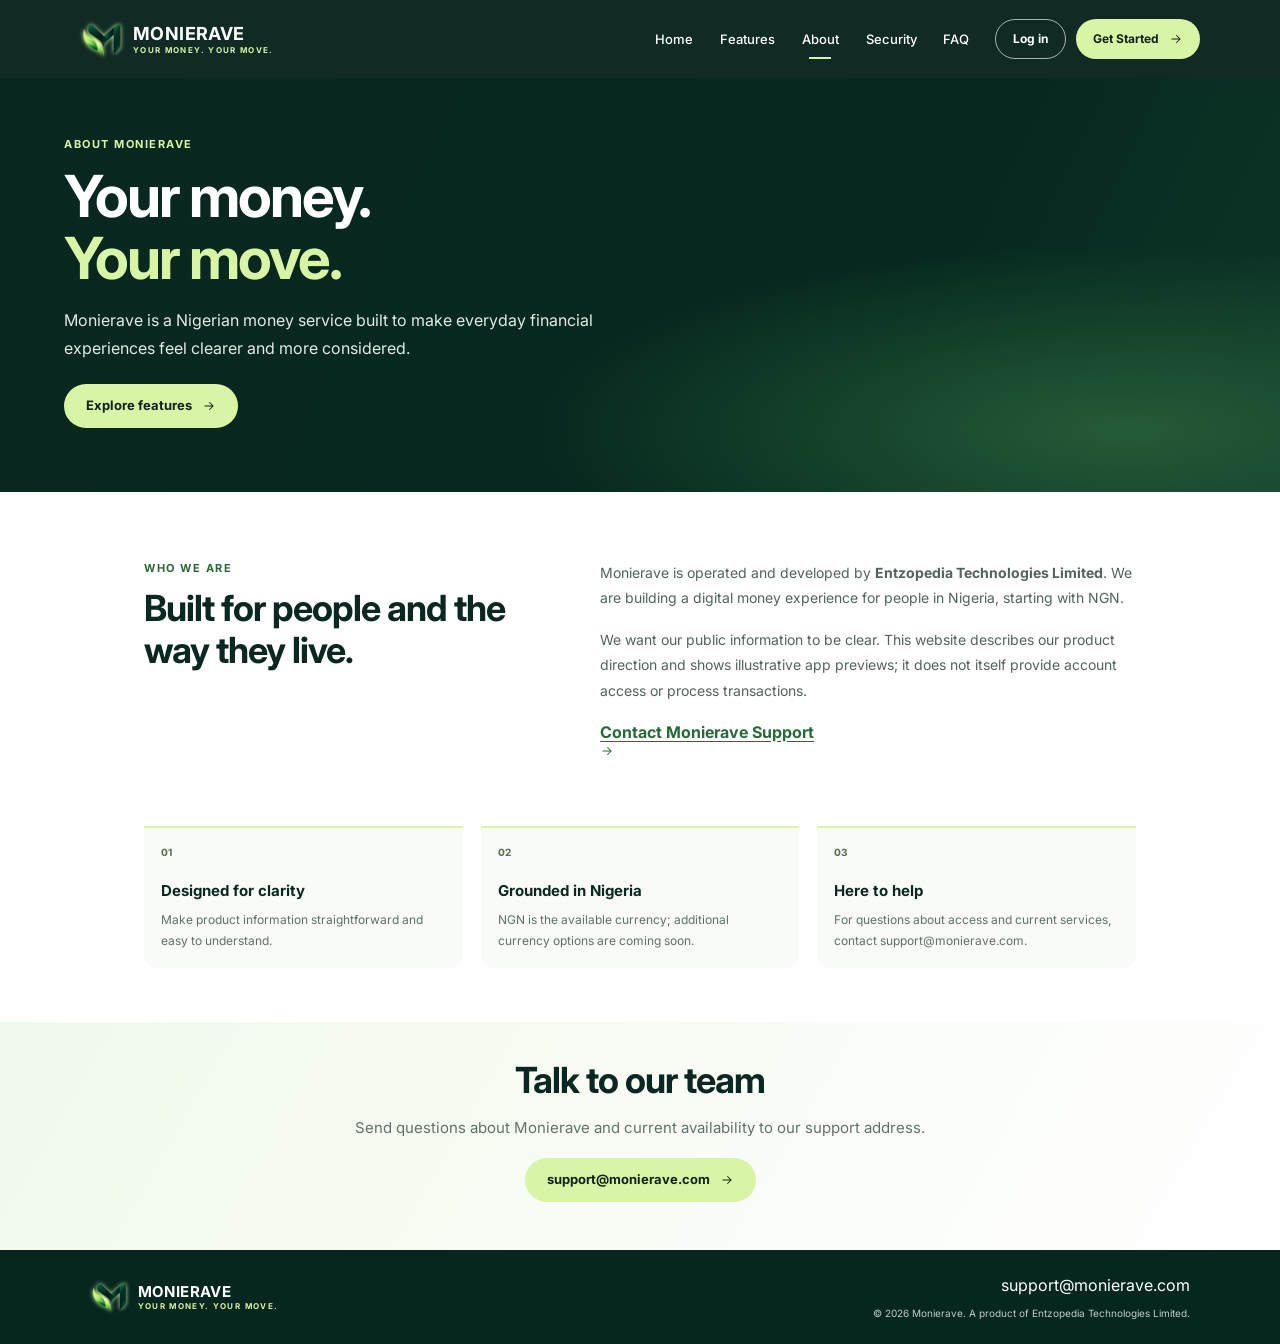
==== about.html @ 025367b5 "Use clean MonieRave login and signup URLs" ====
<!doctype html>
<html lang="en">
  <head>
    <meta charset="utf-8" /><meta name="viewport" content="width=device-width, initial-scale=1" /><meta name="theme-color" content="#102B25" />
    <meta name="description" content="Learn about Monierave, operated and developed by Entzopedia Technologies Limited." /><link rel="canonical" href="https://monierave.com/about.html" />
    <title>About — Monierave</title>
    <link rel="preconnect" href="https://fonts.googleapis.com" /><link rel="preconnect" href="https://fonts.gstatic.com" crossorigin /><link href="https://fonts.googleapis.com/css2?family=Inter:wght@400;500;600;700;800&display=swap" rel="stylesheet" />
    <link rel="icon" href="assets/monierave-logo.png" type="image/png" /><link rel="stylesheet" href="styles.css" /><script src="script.js" defer></script>
  </head>
  <body class="inner-page">
    <header class="site-header"><a class="brand brand-light" href="index.html" aria-label="Monierave home"><img src="assets/monierave-logo.png" alt="" /><span class="brand-copy"><strong>MONIERAVE</strong><small>YOUR MONEY. YOUR MOVE.</small></span></a><button class="menu-toggle" aria-expanded="false" aria-controls="primary-nav" aria-label="Open navigation"><span></span><span></span></button><nav id="primary-nav" class="primary-nav" aria-label="Main navigation"><a href="index.html">Home</a><a href="features.html">Features</a><a class="active" aria-current="page" href="about.html">About</a><a href="security.html">Security</a><a href="faq.html">FAQ</a></nav><div class="header-actions"><a class="button button-outline button-small" href="https://app.monierave.com/login">Log in</a><a class="button button-lime button-small" href="https://app.monierave.com/login?mode=signup">Get Started <svg class="icon icon-arrow" viewBox="0 0 24 24" fill="none" stroke="currentColor" stroke-width="1.8" stroke-linecap="round" stroke-linejoin="round" aria-hidden="true"><path d="M5 12h14M13 6l6 6-6 6"/></svg></a></div></header>
    <main>
      <section class="page-hero"><div class="page-hero-inner"><p class="eyebrow eyebrow-lime">ABOUT MONIERAVE</p><h1>Your money.<br /><span>Your move.</span></h1><p>Monierave is a Nigerian money service built to make everyday financial experiences feel clearer and more considered.</p><a class="button button-lime" href="features.html">Explore features <svg class="icon icon-arrow" viewBox="0 0 24 24" fill="none" stroke="currentColor" stroke-width="1.8" stroke-linecap="round" stroke-linejoin="round" aria-hidden="true"><path d="M5 12h14M13 6l6 6-6 6"/></svg></a></div></section>
      <section class="page-content about-story"><div><p class="eyebrow eyebrow-green">WHO WE ARE</p><h2>Built for people and the way they live.</h2></div><div><p>Monierave is operated and developed by <strong>Entzopedia Technologies Limited</strong>. We are building a digital money experience for people in Nigeria, starting with NGN.</p><p>We want our public information to be clear. This website describes our product direction and shows illustrative app previews; it does not itself provide account access or process transactions.</p><a class="text-link" href="mailto:support@monierave.com?subject=About%20Monierave">Contact Monierave Support <svg class="icon icon-arrow" viewBox="0 0 24 24" fill="none" stroke="currentColor" stroke-width="1.8" stroke-linecap="round" stroke-linejoin="round" aria-hidden="true"><path d="M5 12h14M13 6l6 6-6 6"/></svg></a></div></section>
      <section class="page-values"><article><span>01</span><h3>Designed for clarity</h3><p>Make product information straightforward and easy to understand.</p></article><article><span>02</span><h3>Grounded in Nigeria</h3><p>NGN is the available currency; additional currency options are coming soon.</p></article><article><span>03</span><h3>Here to help</h3><p>For questions about access and current services, contact support@monierave.com.</p></article></section>
      <section class="page-contact"><h2>Talk to our team</h2><p>Send questions about Monierave and current availability to our support address.</p><a class="button button-lime" href="mailto:support@monierave.com">support@monierave.com <svg class="icon icon-arrow" viewBox="0 0 24 24" fill="none" stroke="currentColor" stroke-width="1.8" stroke-linecap="round" stroke-linejoin="round" aria-hidden="true"><path d="M5 12h14M13 6l6 6-6 6"/></svg></a></section>
    </main>
    <footer class="site-footer"><a class="brand brand-light" href="index.html"><img src="assets/monierave-logo.png" alt="" /><span class="brand-copy"><strong>MONIERAVE</strong><small>YOUR MONEY. YOUR MOVE.</small></span></a><nav aria-label="Footer navigation"><a href="index.html">Home</a><a href="features.html">Features</a><a href="how-it-works.html">How it works</a><a href="currencies.html">Currencies</a><a href="about.html">About</a><a href="security.html">Security</a><a href="faq.html">FAQ</a><a href="contact.html">Contact</a></nav><div class="footer-meta"><a class="support-link" href="mailto:support@monierave.com">support@monierave.com</a><small>© <span id="year">2026</span> Monierave. A product of Entzopedia Technologies Limited.</small></div></footer>
  </body>
</html>
---- styles.css ----
:root{--forest:#102B25;--forest-deep:#06251f;--forest-soft:#205a3b;--lime:#D7F5A5;--white:#fff;--mist:#F3F5F4;--ink:#0a2821;--muted:#5d6b67;--line:#e6ece8;font-family:Inter,Arial,sans-serif;color:var(--ink);font-synthesis:none;text-rendering:optimizeLegibility}*{box-sizing:border-box}html{scroll-behavior:smooth;scroll-padding-top:88px}body{margin:0;background:var(--white);font-size:14px}a{color:inherit;text-decoration:none}.site-header{height:78px;position:absolute;z-index:5;top:0;left:50%;transform:translateX(-50%);width:min(1120px,calc(100% - 9vw));display:flex;align-items:center;justify-content:space-between;color:white}.brand{display:inline-flex;align-items:center;gap:9px;flex:none}.brand>img{width:44px;height:44px}.brand-copy{display:grid;gap:3px;line-height:1}.brand-copy strong{font-size:17px;letter-spacing:.4px}.brand-copy small{font-size:7px;letter-spacing:1.35px;color:var(--lime);font-weight:700}.primary-nav{display:flex;align-items:center;gap:34px;margin-left:55px}.primary-nav a,.site-footer nav a{font-size:11px;font-weight:500;transition:color .2s}.primary-nav a:hover,.site-footer nav a:hover{color:var(--lime)}.primary-nav .active{position:relative}.primary-nav .active:after{content:"";position:absolute;width:22px;height:2px;bottom:-10px;left:50%;transform:translateX(-50%);background:var(--lime)}.header-actions{display:flex;gap:10px}.button{height:43px;padding:0 22px;border-radius:28px;display:inline-flex;align-items:center;justify-content:center;gap:10px;font-size:11px;font-weight:700;transition:transform .2s,box-shadow .2s}.button:hover{transform:translateY(-2px);box-shadow:0 9px 24px #0002}.button-lime{background:var(--lime);color:#10221c}.button-outline{border:1px solid #ffffffa3;color:white}.button-small{height:32px;padding:0 20px;font-size:10px}.menu-toggle{display:none}.hero{position:relative;min-height:535px;overflow:hidden;background:radial-gradient(ellipse at 86% 100%,#18452c 0,transparent 36%),linear-gradient(115deg,#082720 0%,#03251e 65%,#062b22 100%);color:white}.hero:after{content:"";position:absolute;right:-125px;top:105px;width:320px;height:300px;border-radius:56% 0 0 42%;background:linear-gradient(145deg,#357040,#123927);opacity:.42;transform:rotate(-15deg)}.hero-glow{position:absolute;border:1px solid #b8e68a1c;border-radius:50%;pointer-events:none}.glow-one{width:520px;height:520px;right:-40px;bottom:-385px;box-shadow:0 0 0 35px #b8e68a09,0 0 0 80px #b8e68a08}.glow-two{width:260px;height:260px;left:39%;bottom:-195px;background:#d7f5a508}.hero-inner{max-width:1120px;min-height:535px;margin:auto;padding:126px 0 55px;display:grid;grid-template-columns:.95fr 1.05fr;align-items:center;position:relative;z-index:1}.hero-copy{padding:0 0 0 0;max-width:460px;z-index:2}.eyebrow{font-size:10px;letter-spacing:1.5px;font-weight:700;margin:0 0 12px}.eyebrow-lime{color:var(--lime)}.eyebrow-green{color:#2c6839}.hero h1{font-size:47px;line-height:1.08;letter-spacing:-2px;margin:0 0 14px;font-weight:750}.hero h1 span{color:var(--lime)}.hero-intro{font-size:13px;line-height:1.65;color:#eff4f1;max-width:375px;margin:0 0 18px}.hero-actions{display:flex;align-items:center;gap:20px}.watch-link{display:inline-flex;align-items:center;gap:9px;font-size:10px;font-weight:600}.play-icon{width:31px;height:31px;border:1px solid #d7f5a5a6;border-radius:50%;display:grid;place-items:center;color:var(--lime);font-size:10px;padding-left:2px}.trust-row{display:flex;align-items:center;gap:23px;margin-top:37px;white-space:nowrap}.trust-row span{display:flex;align-items:center;gap:8px;font-size:9px;font-weight:600}.trust-row i{font-style:normal;width:29px;height:29px;border-radius:50%;background:#ffffff13;color:white;display:grid;place-items:center;font-size:16px}.hero-phones{height:425px;position:relative;align-self:end;display:flex;align-items:flex-start;justify-content:center;gap:0;padding-left:8px}.phone{position:relative;width:244px;height:454px;border:5px solid #d8ddd8;border-bottom-width:7px;border-radius:37px;background:#fff;color:#12231e;box-shadow:0 8px 20px #0009,0 0 0 2px #5b6962;overflow:hidden;padding:15px 12px 8px;font-size:8px}.phone-home{z-index:2;margin:0 -6px 0 0;transform:rotate(-2deg)}.phone-card{height:389px;margin-top:54px;z-index:1;transform:rotate(2deg);padding-top:17px}.phone-notch{position:absolute;top:0;left:50%;transform:translateX(-50%);height:18px;width:82px;border-radius:0 0 12px 12px;background:#080d0c}.phone-status{display:flex;justify-content:space-between;font-size:8px;font-weight:700;margin:0 0 17px;padding:1px 3px}.phone-greeting{display:flex;align-items:center;gap:8px;font-size:8px;line-height:1.5;margin-bottom:9px}.phone-greeting b{font-size:11px}.avatar{width:25px;height:25px;background:linear-gradient(135deg,#bc774e,#293a34);border-radius:50%;display:grid;place-items:center;color:white;font-weight:bold}.bell{margin-left:auto;font-size:15px}.wallet-card{background:#073428;color:white;border-radius:13px;padding:12px 11px 10px;box-shadow:inset 0 0 0 1px #9ccf8b33}.wallet-card>small{font-size:7px;letter-spacing:.5px}.wallet-card>small span{float:right}.wallet-card>strong{font-size:19px;display:block;margin:7px 0 13px}.wallet-card sup{font-size:10px}.quick-actions{display:flex;justify-content:space-between;text-align:center}.quick-actions>span{width:36px;height:31px;border-radius:7px;background:var(--lime);color:#102b25;font-size:17px;padding-top:4px}.quick-actions small{display:block;font-size:6px;margin-top:4px;color:#fff;white-space:nowrap}.transactions{margin:11px -12px 0;padding:11px 12px;background:#fff;border-radius:12px 12px 0 0}.transaction-title{font-size:8px;font-weight:700;margin-bottom:11px}.transaction-title span{float:right;color:#438c42}.transaction{display:grid;grid-template-columns:24px 1fr auto;gap:6px;align-items:center;margin:10px 0;font-size:7px}.transaction>span{font-weight:600}.transaction small{display:block;color:#87918d;font-size:6px;font-weight:400;margin-top:3px}.transaction strong{text-align:right;font-size:7px;color:#238744}.transaction strong small{color:#89938f}.merchant{width:19px;height:19px;border-radius:50%;display:grid;place-items:center;font-size:11px;background:#f2f4f3}.merchant.blue{color:#1968c0}.merchant.red{color:#e32842}.merchant.orange{color:#ee9e14}.phone-tabs{position:absolute;bottom:5px;left:0;right:0;display:flex;justify-content:space-around;text-align:center;border-top:1px solid #e8ecea;padding:7px 2px 1px;font-size:11px;color:#496057}.phone-tabs small{display:block;font-size:6px;margin-top:2px}.card-heading{margin:8px 0 10px;font-size:11px;font-weight:700}.card-heading span{float:right;color:#68a244}.debit-card{padding:13px 11px 10px;height:102px;border-radius:12px;color:white;background:linear-gradient(125deg,#073b2d,#071f19);box-shadow:0 5px 10px #1235;font-size:7px}.debit-brand{display:flex;align-items:center;font-size:7px;letter-spacing:.4px}.debit-brand img{width:18px;height:18px;margin-right:4px}.debit-card>small{float:right;margin-top:-15px}.debit-card p{font-size:9px;letter-spacing:1px;margin:18px 0 7px}.debit-card>b{font-size:6px;letter-spacing:.5px}.debit-card>b span{float:right;font-size:12px;font-style:italic}.view-card{text-align:center;border:1px solid #e6eae7;padding:8px;margin:7px 0 14px;border-radius:5px;font-size:7px;color:#49645a}.control-heading{font-size:9px;font-weight:700;margin:13px 0 8px}.control-heading span{float:right;color:#aaa}.control-row{padding:10px 2px;border-bottom:1px solid #edf0ee;font-size:7px}.control-row>span:last-child{float:right}.toggle{display:inline-block;width:22px;height:12px;border-radius:8px;background:#e6ebe8;vertical-align:middle;position:relative}.toggle:after{content:"";position:absolute;left:2px;top:2px;width:8px;height:8px;border-radius:50%;background:white;box-shadow:0 1px 2px #0003}.toggle.on{background:#40944f}.toggle.on:after{left:12px}.section-pad{padding-left:max(7vw,calc((100% - 1120px)/2));padding-right:max(7vw,calc((100% - 1120px)/2))}.features{display:grid;grid-template-columns:.9fr 1.6fr;gap:60px;padding-top:50px;padding-bottom:35px;background:linear-gradient(130deg,#f8faf8,#fff 70%)}h2{font-size:29px;line-height:1.15;letter-spacing:-1px;margin:0 0 13px;color:#0a2821}.features-intro h2 span{color:#28643a}.features-intro>p:not(.eyebrow){font-size:12px;line-height:1.65;color:#52625c;max-width:300px;margin:0 0 16px}.features-intro .button{height:37px;padding:0 20px;font-size:10px}.feature-grid{display:grid;grid-template-columns:repeat(3,1fr);gap:15px}.feature-card{min-height:119px;border-radius:15px;background:#fff;padding:13px 15px;box-shadow:0 6px 28px #1839250a;border:1px solid #f1f4f2}.feature-icon{width:34px;height:34px;border-radius:12px;background:linear-gradient(135deg,#e4f8c4,#c9f294);display:grid;place-items:center;font-size:18px;color:#102b25;margin-bottom:10px}.feature-card h3{margin:0 0 6px;font-size:10px}.feature-card p{font-size:9px;color:#63716b;line-height:1.6;margin:0;max-width:165px}.app-section{display:grid;grid-template-columns:1.25fr .8fr;gap:65px;align-items:center;padding-top:30px;padding-bottom:35px;background:radial-gradient(ellipse at 19% 84%,#dff3d5aa,transparent 43%),linear-gradient(110deg,#f5faf2,#fff 85%);border-top:1px solid #e8f1e4}.app-preview{height:300px;display:flex;align-items:flex-end;justify-content:center;position:relative;padding:0 20px}.app-preview:before{content:"";position:absolute;width:450px;height:180px;left:5%;bottom:0;background:#e6f4df;border-radius:50% 50% 0 0;opacity:.7}.mini-phone{height:265px;width:148px;border:4px solid #d7dfd8;border-radius:24px;background:white;position:relative;z-index:1;box-shadow:0 6px 14px #14271d42;padding:23px 8px 8px;font-size:7px;overflow:hidden}.mini-send{transform:rotate(-2deg);margin-right:-6px;height:243px}.mini-home{height:291px;width:165px;z-index:2}.mini-cards{transform:rotate(2deg);margin-left:-5px;height:253px}.mini-status{font-size:6px;font-weight:bold;margin-bottom:13px}.mini-phone>p{font-size:8px;font-weight:700}.mini-chip{background:#d7f5a5;border-radius:9px;padding:5px;width:max-content;margin:13px 0}.mini-phone label{display:block;font-size:6px;color:#89938e;margin:8px 0 3px}.mini-field{border:1px solid #e8ece9;border-radius:5px;padding:6px;font-size:7px}.mini-send button{margin-top:12px;background:var(--lime);border:0;border-radius:8px;width:100%;padding:7px;font-size:7px;font-weight:700}.mini-welcome{font-size:8px;margin-bottom:8px}.mini-balance{background:#073428;color:white;border-radius:10px;padding:10px 8px;font-size:7px}.mini-balance strong{display:block;font-size:13px;margin-top:5px}.mini-lines{margin-top:12px;font-size:7px;line-height:2;color:#263b33}.mini-lines hr{border:0;border-top:1px solid #edf0ee;margin:8px 0}.mini-nav{position:absolute;bottom:8px;left:0;right:0;text-align:center;border-top:1px solid #e7ece9;padding:8px 0 0}.mini-cards .debit-card{margin-top:18px;padding:10px 8px;height:82px}.mini-cards .debit-card p{margin:11px 0 5px}.app-copy h2{font-size:28px;text-transform:none}.app-copy>p:not(.eyebrow){font-size:11px;line-height:1.65;color:#53625c}.app-copy ul{list-style:none;padding:0;margin:13px 0}.app-copy li{margin:9px 0;font-size:10px}.app-copy li:before{content:"✓";display:inline-grid;place-items:center;background:#d7f5a5;width:14px;height:14px;border-radius:50%;margin-right:8px;font-weight:bold}.app-copy .store-note{font-size:9px;color:#77837d}.currencies{max-width:1120px;margin:0 auto 27px;padding:22px 27px;min-height:111px;display:flex;align-items:center;justify-content:space-between;gap:25px;border-radius:15px;color:white;background:linear-gradient(110deg,#06271f,#0c3027);position:relative;overflow:hidden}.currencies:after{content:"";position:absolute;inset:0;background:repeating-linear-gradient(135deg,transparent,transparent 12px,#ffffff06 13px,#ffffff06 14px);pointer-events:none}.currencies>div{position:relative;z-index:1}.currencies .eyebrow{font-size:8px;margin-bottom:7px}.currencies h2{color:white;font-size:20px;margin:0 0 5px;letter-spacing:-.4px}.currencies>div>p:last-child{margin:0;font-size:9px;line-height:1.5;color:#d5e0d9}.currency-list{display:flex;gap:12px}.currency-item{width:78px;height:77px;border-radius:13px;background:#ffffff12;display:grid;align-content:center;justify-items:center;gap:3px}.currency-item b{font-size:20px;font-weight:500}.currency-item strong{font-size:9px}.currency-item small{font-size:7px;color:#d0ddd5}.currency-item.current{background:var(--lime);color:#11261e}.currency-item.current small{color:#52634d}.faq-section{padding-top:50px;padding-bottom:57px;display:grid;grid-template-columns:.8fr 1.2fr;gap:70px;background:#fbfcfb}.faq-section h2{font-size:28px}.faq-list details{border-bottom:1px solid var(--line);padding:15px 0}.faq-list summary{font-size:12px;font-weight:650;cursor:pointer;list-style:none;display:flex;justify-content:space-between}.faq-list summary::-webkit-details-marker{display:none}.faq-list summary span{color:#498443;font-size:17px;line-height:12px}.faq-list details[open] summary span{transform:rotate(45deg)}.faq-list details p{font-size:11px;color:#64716c;line-height:1.65;max-width:620px}.closing-cta{min-height:92px;display:flex;align-items:center;justify-content:space-between;gap:25px;padding:18px max(7vw,calc((100% - 1120px)/2));background:linear-gradient(100deg,#f0f9e9,#fff)}.brand-dark .brand-copy small{color:#77954e}.closing-cta>div{flex:1;margin-left:20px}.closing-cta h2{font-size:16px;margin:0 0 5px;letter-spacing:-.2px}.closing-cta p{font-size:9px;color:#67746d;margin:0}.closing-cta .button{height:37px;font-size:9px}.site-footer{min-height:94px;padding:16px max(7vw,calc((100% - 1120px)/2));background:#06271f;color:white;display:flex;align-items:center;justify-content:space-between;gap:22px}.site-footer .brand>img{width:39px;height:39px}.site-footer .brand-copy strong{font-size:15px}.site-footer nav{display:flex;gap:22px}.site-footer nav a{font-size:9px}.footer-meta{display:grid;justify-items:end;gap:9px}.social-links{display:flex;gap:10px}.social-links a{font-weight:700;font-size:12px;width:18px;height:18px;display:grid;place-items:center}.footer-meta>small{font-size:8px;color:#c0ccc5}
@media(max-width:900px){.site-header{width:calc(100% - 48px)}.hero-inner{padding-left:6vw;padding-right:4vw;grid-template-columns:.9fr 1.1fr}.hero h1{font-size:40px}.hero-phones{transform:scale(.82);transform-origin:right bottom;margin-left:-50px}.trust-row{gap:12px}.trust-row span{font-size:8px}.section-pad{padding-left:6vw;padding-right:6vw}.features{gap:28px}.feature-grid{gap:9px}.feature-card{padding:11px;min-height:120px}.app-section{gap:30px}.currencies{margin-left:6vw;margin-right:6vw}.currency-list{gap:7px}.currency-item{width:66px}.faq-section{gap:30px}.closing-cta,.site-footer{padding-left:6vw;padding-right:6vw}}
@media(max-width:650px){html{scroll-padding-top:70px}.site-header{height:68px;width:calc(100% - 36px)}.brand>img{width:39px;height:39px}.brand-copy strong{font-size:15px}.brand-copy small{font-size:6px}.menu-toggle{display:grid;gap:5px;order:3;background:none;border:0;padding:8px}.menu-toggle span{width:22px;height:2px;background:white}.primary-nav{display:none;position:absolute;left:-18px;right:-18px;top:68px;margin:0;padding:12px 22px 18px;background:#082920;flex-direction:column;align-items:flex-start;gap:0;box-shadow:0 12px 18px #0003}.primary-nav.open{display:flex}.primary-nav a{width:100%;padding:12px 0}.primary-nav .active:after{display:none}.header-actions{margin-left:auto;margin-right:9px;gap:6px}.button-small{height:29px;padding:0 13px;font-size:9px}.header-actions .button-outline{display:none}.hero{min-height:unset}.hero-inner{min-height:unset;padding:112px 22px 0;display:flex;flex-direction:column;align-items:stretch}.hero-copy{max-width:none}.eyebrow{font-size:9px}.hero h1{font-size:42px;letter-spacing:-1.7px}.hero-intro{font-size:12px;max-width:440px}.hero-actions{gap:13px}.hero-actions .button{height:39px;padding:0 15px;font-size:9px}.watch-link{font-size:9px}.play-icon{height:28px;width:28px}.trust-row{margin-top:22px;justify-content:space-between;gap:5px}.trust-row span{font-size:7px;gap:5px}.trust-row i{width:25px;height:25px}.hero-phones{height:375px;transform:scale(.78);transform-origin:top center;margin:25px -25% -80px;justify-content:center;align-self:center;width:128%}.phone{width:234px;height:426px}.phone-card{height:366px;margin-top:44px}.section-pad{padding-left:22px;padding-right:22px}.features{display:block;padding-top:48px;padding-bottom:28px}.features-intro{margin-bottom:24px}.features-intro h2{font-size:27px}.features-intro>p:not(.eyebrow){font-size:11px}.feature-grid{grid-template-columns:repeat(2,minmax(0,1fr));gap:10px}.feature-card{min-height:119px;padding:12px}.feature-card h3{font-size:9px}.feature-card p{font-size:8px}.app-section{display:flex;flex-direction:column-reverse;gap:8px;padding-top:30px;padding-bottom:28px}.app-copy{width:100%}.app-copy h2{font-size:27px}.app-copy>p:not(.eyebrow){max-width:430px}.app-preview{width:100%;height:270px;padding:0}.mini-phone{transform:scale(.88);transform-origin:bottom center}.mini-send{margin-right:-13px}.mini-cards{margin-left:-13px}.currencies{margin:10px 16px 22px;padding:19px 17px;display:block;border-radius:14px}.currencies h2{font-size:19px}.currencies>div>p:last-child{max-width:290px}.currency-list{margin-top:15px;justify-content:space-between;gap:6px}.currency-item{width:calc(25% - 5px);height:70px}.currency-item b{font-size:18px}.currency-item strong{font-size:8px}.currency-item small{font-size:6px}.faq-section{display:block;padding-top:40px;padding-bottom:42px}.faq-section>div:first-child{margin-bottom:20px}.faq-section h2{font-size:25px}.faq-list summary{font-size:11px}.faq-list details p{font-size:10px}.closing-cta{padding:20px 22px;display:grid;grid-template-columns:1fr auto;gap:13px}.closing-cta .brand{grid-column:1/-1}.closing-cta>div{margin:0}.closing-cta h2{font-size:14px}.closing-cta p{font-size:8px;line-height:1.5}.closing-cta .button{padding:0 13px;white-space:nowrap}.site-footer{padding:22px;display:grid;grid-template-columns:1fr auto;gap:17px}.site-footer nav{grid-column:1/-1;grid-row:2;gap:17px;flex-wrap:wrap}.site-footer nav a{font-size:8px}.footer-meta{grid-column:2;grid-row:1/3}.footer-meta>small{font-size:7px;text-align:right}}
@media(max-width:370px){.hero h1{font-size:37px}.hero-phones{transform:scale(.67);margin:18px -30% -110px}.header-actions .button-lime{padding:0 10px}.feature-card{padding:10px}.trust-row span{font-size:6px}.currency-item small{font-size:5px}}
.brand-light>img{object-fit:contain;filter:drop-shadow(0 0 2px #D7F5A5)}
.app-preview:before{width:min(450px,100%);left:0}
@media(max-width:820px) and (min-width:651px){.menu-toggle{display:grid;gap:5px;order:3;background:none;border:0;padding:8px}.menu-toggle span{width:22px;height:2px;background:white}.primary-nav{display:none;position:absolute;left:0;right:0;top:74px;margin:0;padding:12px 22px 18px;background:#082920;flex-direction:column;align-items:flex-start;gap:0;box-shadow:0 12px 18px #0003}.primary-nav.open{display:flex}.primary-nav a{width:100%;padding:12px 0}.primary-nav .active:after{display:none}.hero-inner{min-height:unset;padding:112px 36px 0;display:flex;flex-direction:column;align-items:stretch}.hero-copy{max-width:620px}.hero-phones{height:385px;transform:scale(.82);transform-origin:top center;margin:24px 0 -65px;justify-content:center;align-self:center;width:100%}.app-section{grid-template-columns:1fr;gap:0}.app-copy{order:1;max-width:620px;margin:0 auto}.app-preview{order:2;max-width:680px;margin:0 auto}}

/* Keep the device previews compact and centered across breakpoints. */
.hero-phones{height:400px;max-width:500px;padding-left:0;transform:none;margin:0 auto;overflow:visible}
.phone{width:218px;height:410px;border:4px solid #cbd4cf;border-bottom-width:6px;border-radius:34px;padding:15px 11px 8px;box-shadow:0 12px 28px #0008,0 0 0 1px #718079}
.phone-home{margin-right:-13px;transform:rotate(-1.5deg)}
.phone-card{width:204px;height:350px;margin-top:42px;transform:rotate(1.5deg);padding-top:16px}
.phone-notch{height:17px;width:72px;border-radius:0 0 11px 11px}
.transactions{margin-top:9px;padding-top:12px}
.transaction{margin:13px 0}
.mini-phone{width:128px;height:245px}
.mini-send{height:226px}
.mini-home{width:142px;height:270px}
.mini-cards{height:235px}
.mini-phone .phone-notch{width:55px;height:13px}
.preview-button{display:block;margin-top:12px;background:var(--lime);border-radius:8px;width:100%;padding:7px;text-align:center;font-size:7px;font-weight:700}
@media(max-width:900px){.hero-phones{transform:none;margin:0 auto;max-width:560px}.phone{width:205px;height:386px}.phone-card{width:194px;height:334px;margin-top:38px}}
@media(max-width:820px) and (min-width:651px){.hero-phones{width:100%;height:370px;max-width:520px;transform:none;margin:18px auto -18px}.phone{width:196px;height:370px}.phone-card{width:186px;height:320px;margin-top:34px}}
@media(max-width:650px){.hero-phones{width:100%;height:360px;max-width:420px;margin:22px auto -60px;transform:scale(.88);transform-origin:top center;gap:0}.phone{width:190px;height:358px;padding:14px 9px 7px;border-radius:31px}.phone-card{width:178px;height:308px;margin-top:32px;padding-top:15px}.phone-status{margin-bottom:13px}.wallet-card{padding:10px 9px 9px}.wallet-card>strong{font-size:17px;margin:6px 0 11px}.quick-actions>span{width:32px;height:29px}.transactions{margin-left:-9px;margin-right:-9px;padding:10px 9px}.transaction{grid-template-columns:21px 1fr auto;gap:4px;margin:11px 0}.merchant{width:17px;height:17px}.transaction-title{margin-bottom:8px}.phone-tabs{font-size:10px}.app-preview{height:250px;overflow:hidden}.mini-phone{width:108px;height:215px;padding:21px 7px 7px;border-radius:21px}.mini-send{height:198px;margin-right:-11px}.mini-home{width:122px;height:238px}.mini-cards{height:207px;margin-left:-11px}.mini-phone .phone-notch{width:48px;height:12px}.mini-status{margin-bottom:9px}.mini-phone label{margin:6px 0 3px}.mini-field{padding:5px}.mini-send .preview-button{margin-top:9px;padding:6px}.mini-cards .debit-card{margin-top:12px;padding:8px 6px;height:70px}.mini-cards .debit-card p{margin:8px 0 4px}}
@media(max-width:370px){.hero-phones{width:100%;height:300px;margin:19px auto -60px;transform:scale(.8)}.phone{width:184px;height:340px}.phone-card{width:172px;height:294px;margin-top:29px}.app-preview{height:228px}.mini-phone{width:96px;height:200px}.mini-send{height:186px}.mini-home{width:110px;height:219px}.mini-cards{height:193px}}

/* Actual rendered device artwork replaces the former hand-built screen drawings. */
.device-art{display:block;width:100%;height:100%;object-fit:contain;object-position:center}
.hero-phones{max-width:530px;overflow:hidden}
.hero-phones .device-art{width:100%;max-width:none;height:auto;margin-left:0;mix-blend-mode:normal;filter:drop-shadow(0 14px 18px #0004)}
.app-preview .device-art{width:100%;max-width:none;height:auto;align-self:center;margin-left:0;mix-blend-mode:multiply}
.inner-page{background:#fff}
.inner-page .site-header{position:relative;top:auto;left:auto;transform:none;margin:0;width:100%;max-width:none;padding-left:max(4.5vw,calc((100% - 1120px)/2));padding-right:max(4.5vw,calc((100% - 1120px)/2));background:var(--forest)}
.page-hero{color:#fff;background:radial-gradient(ellipse at 88% 85%,#245b37 0,transparent 37%),linear-gradient(115deg,#082720,#06291f 70%,#0d3427);min-height:340px;display:flex;align-items:center;overflow:hidden}
.page-hero-inner{width:min(1040px,calc(100% - 48px));margin:0 auto;padding:58px 0 64px}
.page-hero h1{font-size:clamp(42px,6vw,64px);line-height:1.02;letter-spacing:-2px;margin:0 0 16px}
.page-hero h1 span{color:var(--lime)}
.page-hero-inner>p:not(.eyebrow){max-width:560px;color:#e1ebe5;line-height:1.75;font-size:15px;margin:0 0 22px}
.page-hero .button{height:40px}
.page-content{max-width:1040px;margin:0 auto;padding:68px 24px}
.page-content h2,.page-contact h2{font-size:clamp(26px,3vw,36px);line-height:1.15;letter-spacing:-1px;margin:0 0 14px}
.page-lead{max-width:730px;color:#53635d;font-size:14px;line-height:1.75;margin:0 0 30px}
.page-card-grid{display:grid;grid-template-columns:repeat(3,minmax(0,1fr));gap:15px}
.page-card{padding:22px;border:1px solid #e9efeb;border-radius:17px;background:linear-gradient(145deg,#fff,#f7faf8);min-height:175px;box-shadow:0 10px 30px #122a1a09}
.page-card-icon{width:38px;height:38px;display:grid;place-items:center;border-radius:12px;background:var(--lime);color:var(--forest);font-size:20px;margin-bottom:15px}
.page-card h3,.page-values h3,.security-note h3{margin:0 0 8px;font-size:15px;color:var(--ink)}
.page-card p,.page-values p,.security-note p{margin:0;color:#607069;font-size:12px;line-height:1.7}
.page-banner{max-width:1040px;margin:0 auto 50px;padding:28px 30px;border-radius:18px;background:linear-gradient(110deg,#06271f,#0c3027);color:#fff;display:flex;align-items:center;justify-content:space-between;gap:24px}
.page-banner h2{font-size:24px;line-height:1.2;margin:0;letter-spacing:-.5px;color:#fff}
.page-banner .currency-list{flex-shrink:0}
.page-contact{padding:38px 24px 48px;text-align:center;background:linear-gradient(120deg,#f1f9eb,#fff)}
.page-contact p{color:#62716b;font-size:13px;line-height:1.65;margin:0 auto 17px}
.about-story{display:grid;grid-template-columns:.85fr 1.15fr;gap:60px;align-items:start}
.about-story>div+div p{color:#52625c;line-height:1.8;font-size:14px;margin:0 0 17px}
.text-link{font-weight:700;color:#276a38;text-decoration:underline;text-underline-offset:3px}
.page-values{max-width:1040px;margin:0 auto 54px;padding:0 24px;display:grid;grid-template-columns:repeat(3,1fr);gap:18px}
.page-values article{border-top:2px solid var(--lime);padding:17px;background:#f8fbf7;border-radius:0 0 14px 14px}
.page-values article>span{display:block;font-size:10px;color:#58734d;font-weight:750;margin-bottom:18px}
.security-content{max-width:870px}
.security-content>.page-lead{margin-bottom:32px}
.security-note{display:grid;grid-template-columns:40px 1fr;gap:14px;padding:19px 0;border-top:1px solid var(--line)}
.security-note>span{width:36px;height:36px;border-radius:12px;display:grid;place-items:center;background:var(--lime);font-size:18px}
.page-note{color:#65736d;font-size:11px;line-height:1.7;margin-top:22px}
.faq-page .faq-list{max-width:850px;margin-top:24px}
.faq-page .faq-list details{padding:20px 0}
.faq-page .faq-list summary{font-size:14px}
.faq-page .faq-list details p{font-size:13px;line-height:1.75}
@media(max-width:820px){.page-banner{margin-left:5vw;margin-right:5vw;align-items:flex-start;flex-direction:column}.page-banner .currency-list{width:100%;justify-content:flex-start}.about-story{gap:30px}.page-values{gap:12px}}
@media(max-width:650px){.inner-page .site-header{width:100%;padding:0 18px}.inner-page .primary-nav{left:0;right:0}.page-hero{min-height:300px}.page-hero-inner{width:calc(100% - 44px);padding:50px 0}.page-hero h1{font-size:44px}.page-hero-inner>p:not(.eyebrow){font-size:13px}.page-content{padding:48px 22px}.page-card-grid{grid-template-columns:repeat(2,minmax(0,1fr));gap:10px}.page-card{padding:15px;min-height:170px}.page-card h3{font-size:13px}.page-card p{font-size:10px}.page-banner{padding:21px 16px;margin:0 16px 35px;gap:17px}.page-banner h2{font-size:21px}.page-banner .currency-list{gap:6px}.page-banner .currency-item{width:calc(25% - 5px)}.page-contact{padding:30px 22px 38px}.about-story{display:block}.about-story>div:first-child{margin-bottom:23px}.page-values{grid-template-columns:1fr;margin:0 22px 38px;padding:0;gap:10px}.page-values article{padding:15px}.page-values article>span{margin-bottom:9px}.security-note{grid-template-columns:34px 1fr;gap:11px}.security-note>span{width:32px;height:32px}.faq-page .faq-list summary{font-size:12px}.faq-page .faq-list details p{font-size:11px}.hero-phones .device-art{width:100%;margin-left:0}.app-preview{height:250px}.app-preview .device-art{width:100%;margin-left:0}}
@media(max-width:370px){.page-card-grid{grid-template-columns:1fr}.page-card{min-height:unset}.page-banner .currency-item small{font-size:6px}}

/* Keep the complete rendered device composition visible at every width. */
.app-section .app-preview{height:auto;min-height:300px;overflow:visible;align-items:center;padding:0}
.app-section .app-preview .device-art{display:block;width:100%;height:auto;max-width:100%;object-fit:contain;margin:0}
.app-section .app-preview:before{bottom:0;max-width:100%}
.icon{display:block;width:18px;height:18px;flex:0 0 auto}
.icon-arrow{width:14px;height:14px}
.trust-row .icon{width:17px;height:17px;color:var(--lime)}
.feature-icon .icon,.page-card-icon .icon{width:19px;height:19px}
.play-icon{padding:0}
.play-icon .icon{width:13px;height:13px;margin-left:2px}
.faq-list summary span{display:grid;place-items:center;flex:0 0 20px;height:20px}
.faq-list summary .icon-plus{width:16px;height:16px;transition:transform .18s}
.faq-list details[open] summary .icon-plus{transform:rotate(45deg)}
.security-note>span .icon{width:18px;height:18px}
@media(max-width:650px){.app-section .app-preview{width:100%;height:auto;min-height:0;max-width:100%;overflow:visible;padding:0;margin:8px 0}.app-section .app-preview .device-art{width:100%;height:auto;max-width:100%}.app-section .app-preview:before{width:100%;height:45%;left:0}}

/* Gentle reveal motion for content as it enters the viewport. */
html.has-scroll-reveal .scroll-reveal{opacity:0;translate:0 22px;scale:.99;transition:opacity .72s cubic-bezier(.2,.7,.25,1),translate .82s cubic-bezier(.2,.7,.25,1),scale .82s cubic-bezier(.2,.7,.25,1);transition-delay:var(--reveal-delay,0ms);will-change:opacity,translate,scale}
html.has-scroll-reveal .scroll-reveal.is-visible{opacity:1;translate:0 0;scale:1;will-change:auto}
.feature-card:nth-child(2),.page-card:nth-child(2),.page-values article:nth-child(2){--reveal-delay:70ms}
.feature-card:nth-child(3),.page-card:nth-child(3){--reveal-delay:140ms}
.feature-card:nth-child(4),.page-card:nth-child(4){--reveal-delay:70ms}
.feature-card:nth-child(5),.page-card:nth-child(5){--reveal-delay:140ms}
.feature-card:nth-child(6),.page-card:nth-child(6){--reveal-delay:210ms}
.faq-list details:nth-child(2){--reveal-delay:60ms}
.faq-list details:nth-child(3){--reveal-delay:120ms}
.faq-list details:nth-child(4){--reveal-delay:180ms}
.currency-item:nth-child(2){--reveal-delay:60ms}
.currency-item:nth-child(3){--reveal-delay:120ms}
.currency-item:nth-child(4){--reveal-delay:180ms}
@media(prefers-reduced-motion:reduce){html.has-scroll-reveal .scroll-reveal{opacity:1;translate:0 0;scale:1;transition:none;will-change:auto}}

/* Lifestyle photography and helpful destination pages. */
.people-section{display:grid;grid-template-columns:.8fr 1.2fr;align-items:center;gap:clamp(28px,6vw,76px);padding-top:60px;padding-bottom:60px;background:linear-gradient(120deg,#f6faf4,#fff)}
.people-copy{max-width:410px}
.people-copy h2{font-size:clamp(32px,4.2vw,48px);letter-spacing:-1.7px}
.people-copy h2 span{color:#28643a}
.people-copy>p:not(.eyebrow){max-width:365px;color:#56665f;font-size:13px;line-height:1.75;margin:0 0 20px}
.people-copy>small{display:block;margin-top:15px;color:#718078;font-size:9px}
.people-photo{margin:0;overflow:hidden;aspect-ratio:1.52;border-radius:22px;background:var(--mist);box-shadow:0 20px 55px #102b251c}
.people-photo img{display:block;width:100%;height:100%;object-fit:cover;object-position:center}
.currency-details-link{position:relative;z-index:1;flex:0 0 auto;color:var(--lime);font-size:10px;font-weight:700;text-decoration:underline;text-underline-offset:4px}
.how-steps{max-width:1120px;margin:0 auto}
.step-number{display:grid;place-items:center;width:39px;height:39px;border-radius:13px;background:var(--lime);color:var(--forest);font-size:12px;font-weight:800;margin-bottom:17px}
.how-steps .page-card{min-height:250px}
.how-steps .page-card .text-link{display:inline-block;margin-top:12px;font-size:11px;font-weight:700;color:#28643a}
.currency-content{max-width:1060px;margin:0 auto}
.availability-grid{display:grid;grid-template-columns:repeat(2,minmax(0,1fr));gap:14px;margin-top:28px}
.availability-card{display:flex;align-items:center;gap:15px;padding:18px;border:1px solid #e8eeea;border-radius:16px;background:#fff;box-shadow:0 8px 25px #102b2507}
.availability-card.available{background:linear-gradient(120deg,#f2fae9,#fff);border-color:#dcecc9}
.currency-symbol{display:grid;place-items:center;width:46px;height:46px;flex:0 0 46px;border-radius:14px;background:var(--mist);font-size:23px;font-weight:600;color:var(--forest)}
.availability-card.available .currency-symbol{background:var(--lime)}
.availability-card h3{margin:0 0 4px;font-size:13px}
.availability-card p{margin:0;color:#738078;font-size:10px}
.availability-card>strong{margin-left:auto;font-size:10px;color:#6d7d73;white-space:nowrap}
.availability-card.available>strong{color:#28643a}
.contact-layout{display:grid;grid-template-columns:1fr .9fr;gap:clamp(30px,6vw,80px);align-items:center}
.contact-email-card{display:flex;align-items:center;gap:13px;max-width:460px;margin-top:26px;padding:16px;border:1px solid #e4ebe6;border-radius:15px;background:#fff;box-shadow:0 10px 30px #102b2510}
.contact-email-card>span:nth-child(2){display:grid;gap:5px;min-width:0}
.contact-email-card small{font-size:8px;letter-spacing:1px;color:#708078;font-weight:700}
.contact-email-card strong{font-size:13px;overflow-wrap:anywhere}
.contact-email-card>.icon-arrow{margin-left:auto;color:#367343}
.contact-icon{display:grid;place-items:center;width:42px;height:42px;flex:0 0 42px;border-radius:13px;background:var(--lime);color:var(--forest)}
.contact-photo{position:relative;margin:0;overflow:hidden;aspect-ratio:4/4.7;border-radius:22px;background:var(--mist);box-shadow:0 20px 55px #102b251c}
.contact-photo img{display:block;width:100%;height:100%;object-fit:cover;object-position:center 28%}
.contact-photo figcaption{position:absolute;right:12px;bottom:12px;padding:7px 10px;border-radius:20px;background:#102b25d9;color:white;font-size:8px}
.contact-shortcuts{max-width:1120px;margin:0 auto 55px;padding:0 max(5vw,calc((100% - 1060px)/2));display:grid;grid-template-columns:repeat(3,minmax(0,1fr));gap:12px}
.contact-shortcuts a{padding:18px;border-radius:15px;background:#f5f8f5;border:1px solid #edf1ee;transition:transform .2s,box-shadow .2s}
.contact-shortcuts a:hover{transform:translateY(-3px);box-shadow:0 12px 25px #102b2512}
.contact-shortcuts h3{margin:0 0 7px;font-size:13px}
.contact-shortcuts p{margin:0 0 13px;color:#63726b;font-size:10px;line-height:1.6}
.contact-shortcuts span{color:#28643a;font-size:10px;font-weight:700}
.site-footer nav{max-width:min(560px,52vw);flex-wrap:wrap;row-gap:10px}
@media(max-width:900px){.currency-details-link{margin-top:4px}.site-footer nav{max-width:60vw}}
@media(max-width:650px){.people-section{grid-template-columns:1fr;gap:25px;padding-top:42px;padding-bottom:42px}.people-copy{max-width:none}.people-copy h2{font-size:34px}.people-photo{aspect-ratio:1.25;border-radius:17px}.availability-grid{grid-template-columns:1fr;gap:10px}.availability-card{padding:14px}.contact-layout{grid-template-columns:1fr;gap:25px}.contact-photo{max-height:470px;aspect-ratio:1/1.05}.contact-shortcuts{grid-template-columns:1fr;margin:0 22px 40px;padding:0;gap:9px}.contact-shortcuts a{padding:15px}.how-steps .page-card{min-height:unset}.site-footer nav{max-width:none;width:100%;gap:12px 17px}}


/* Final responsive polish: readable type, predictable spacing, and non-overlapping navigation. */
:root {
  --content-width: 1200px;
  --page-gutter: clamp(20px, 5vw, 64px);
}
html { scroll-padding-top: 96px; }
body { font-size: 16px; line-height: 1.55; overflow-x: clip; }
img, svg { max-width: 100%; }
.site-header {
  width: min(var(--content-width), calc(100% - 2 * var(--page-gutter)));
  min-width: 0;
  gap: clamp(14px, 2vw, 30px);
}
.brand { min-width: 0; }
.brand-copy strong { font-size: 18px; }
.brand-copy small { font-size: 8px; }
.primary-nav { gap: clamp(14px, 2.1vw, 30px); margin-left: auto; min-width: 0; }
.primary-nav a, .site-footer nav a { font-size: 13px; }
.header-actions { flex: 0 0 auto; gap: 10px; }
.button { min-height: 44px; height: auto; padding: 12px 22px; font-size: 13px; line-height: 1.2; white-space: nowrap; }
.button-small { min-height: 40px; padding: 10px 17px; font-size: 12px; }
.hero-inner { max-width: var(--content-width); padding-left: var(--page-gutter); padding-right: var(--page-gutter); }
.hero h1 { font-size: clamp(42px, 5vw, 64px); letter-spacing: -1.8px; }
.hero-intro { font-size: 16px; line-height: 1.7; max-width: 460px; }
.eyebrow { font-size: 11px; line-height: 1.5; }
.trust-row { flex-wrap: wrap; white-space: normal; }
.trust-row span { font-size: 12px; }
.section-pad { padding-left: max(var(--page-gutter), calc((100% - var(--content-width)) / 2)); padding-right: max(var(--page-gutter), calc((100% - var(--content-width)) / 2)); }
.features-intro>p:not(.eyebrow), .people-copy>p:not(.eyebrow), .app-copy>p:not(.eyebrow) { font-size: 15px; line-height: 1.75; }
.feature-card h3 { font-size: 14px; line-height: 1.4; }
.feature-card p { font-size: 13px; line-height: 1.65; }
.faq-list summary { font-size: 15px; line-height: 1.5; gap: 16px; }
.faq-list details p { font-size: 14px; line-height: 1.75; }
.site-footer { gap: 26px; }
.site-footer nav { max-width: 58%; gap: 12px 20px; }
.site-footer nav a { font-size: 12px; }
.footer-meta>small { font-size: 10px; line-height: 1.5; }
.page-hero-inner { width: min(var(--content-width), calc(100% - 2 * var(--page-gutter))); }
.page-hero h1 { font-size: clamp(40px, 5vw, 58px); line-height: 1.08; }
.page-hero-inner>p:not(.eyebrow), .page-lead { font-size: 16px; line-height: 1.75; }
.page-content { font-size: 16px; }
.page-card h3 { font-size: 16px; line-height: 1.4; }
.page-card p { font-size: 14px; line-height: 1.7; }
.page-card { min-width: 0; overflow-wrap: anywhere; }
.page-banner h2 { font-size: clamp(22px, 3vw, 32px); }
.page-contact p { font-size: 15px; line-height: 1.7; }
.contact-email-card strong { font-size: 15px; }
a:focus-visible, button:focus-visible, summary:focus-visible {
  outline: 3px solid #76a94f;
  outline-offset: 4px;
}
.menu-toggle { cursor: pointer; flex: 0 0 auto; }
.menu-toggle span { display: block; border-radius: 2px; transition: transform .18s ease; }
.menu-toggle[aria-expanded="true"] span:first-child { transform: translateY(3.5px) rotate(45deg); }
.menu-toggle[aria-expanded="true"] span:last-child { transform: translateY(-3.5px) rotate(-45deg); }

@media (max-width: 1100px) {
  .site-header { width: calc(100% - 48px); }
  .primary-nav { gap: 15px; margin-left: auto; }
  .primary-nav a { font-size: 12px; }
  .header-actions { gap: 7px; }
  .button-small { padding-left: 13px; padding-right: 13px; }
}
@media (max-width: 900px) {
  .site-header { width: calc(100% - 40px); }
  .menu-toggle { display: grid; gap: 5px; order: 3; background: transparent; border: 0; padding: 10px; }
  .menu-toggle span { width: 23px; height: 2px; background: white; }
  .primary-nav {
    display: none;
    position: absolute;
    z-index: 30;
    top: calc(100% - 1px);
    left: 0;
    right: 0;
    width: 100%;
    max-height: min(72vh, 520px);
    overflow-y: auto;
    overscroll-behavior: contain;
    margin: 0;
    padding: 12px 20px 18px;
    border: 1px solid #ffffff1c;
    border-radius: 0 0 16px 16px;
    background: #082920;
    box-shadow: 0 18px 35px #0004;
    flex-direction: column;
    align-items: stretch;
    gap: 0;
  }
  .primary-nav.open { display: flex; }
  .primary-nav a { display: block; width: 100%; padding: 14px 2px; font-size: 15px; line-height: 1.4; border-bottom: 1px solid #ffffff15; }
  .primary-nav a:last-child { border-bottom: 0; }
  .primary-nav .active:after { display: none; }
  .header-actions { margin-left: auto; }
  .hero-inner { grid-template-columns: 1fr 1fr; }
  .trust-row { gap: 12px 18px; }
  .features { grid-template-columns: 1fr; gap: 26px; }
  .features-intro { max-width: 650px; }
  .feature-grid { grid-template-columns: repeat(3, minmax(0, 1fr)); gap: 14px; }
  .site-footer { flex-wrap: wrap; }
  .site-footer nav { max-width: 100%; }
  .footer-meta { justify-items: start; }
}
@media (max-width: 650px) {
  html { scroll-padding-top: 76px; }
  body { font-size: 16px; }
  .site-header, .inner-page .site-header {
    height: 70px;
    width: 100%;
    padding: 0 16px;
    gap: 8px;
  }
  .brand { gap: 7px; }
  .brand>img { width: 35px; height: 35px; }
  .brand-copy strong { font-size: 14px; letter-spacing: .2px; }
  .brand-copy small { font-size: 6px; letter-spacing: .9px; }
  .header-actions { gap: 0; margin-left: auto; margin-right: 2px; }
  .header-actions .button-outline { display: none; }
  .button-small { min-height: 36px; padding: 9px 12px; font-size: 11px; }
  .menu-toggle { padding: 9px; }
  .primary-nav, .inner-page .primary-nav {
    top: 69px;
    left: 0;
    right: 0;
    width: 100%;
    border-radius: 0 0 16px 16px;
  }
  .hero-inner { padding: 108px 22px 0; }
  .hero h1 { font-size: clamp(40px, 11vw, 48px); line-height: 1.07; }
  .hero-intro { font-size: 15px; line-height: 1.7; }
  .hero-actions { flex-wrap: wrap; gap: 12px; }
  .hero-actions .button { min-height: 42px; font-size: 12px; }
  .watch-link { font-size: 12px; }
  .trust-row { align-items: flex-start; flex-wrap: wrap; gap: 10px 16px; }
  .trust-row span { font-size: 11px; white-space: normal; }
  .section-pad { padding-left: 22px; padding-right: 22px; }
  .features-intro h2, .app-copy h2 { font-size: 30px; }
  .features-intro>p:not(.eyebrow), .people-copy>p:not(.eyebrow), .app-copy>p:not(.eyebrow) { font-size: 14px; }
  .feature-grid { grid-template-columns: repeat(2, minmax(0, 1fr)); gap: 10px; }
  .feature-card { min-width: 0; padding: 13px; }
  .feature-card h3 { font-size: 13px; }
  .feature-card p { font-size: 12px; }
  .currencies { margin-left: 16px; margin-right: 16px; padding: 20px 16px; }
  .currency-list { flex-wrap: wrap; }
  .currency-item { min-width: 0; }
  .faq-section h2 { font-size: 28px; }
  .faq-list summary { font-size: 14px; }
  .faq-list details p { font-size: 13px; }
  .closing-cta { gap: 15px; }
  .site-footer { display: grid; grid-template-columns: minmax(0, 1fr); padding: 24px 22px; gap: 18px; }
  .site-footer nav { grid-column: auto; grid-row: auto; width: 100%; display: flex; flex-wrap: wrap; gap: 12px 18px; }
  .site-footer nav a { font-size: 12px; }
  .footer-meta { grid-column: auto; grid-row: auto; justify-items: start; gap: 8px; min-width: 0; }
  .footer-meta>small { font-size: 10px; text-align: left; overflow-wrap: anywhere; }
  .page-hero-inner { width: calc(100% - 44px); padding: 54px 0; }
  .page-hero h1 { font-size: clamp(38px, 10vw, 46px); }
  .page-hero-inner>p:not(.eyebrow), .page-lead { font-size: 15px; }
  .page-content { padding: 42px 22px; }
  .page-card-grid { grid-template-columns: repeat(2, minmax(0, 1fr)); }
  .page-card h3 { font-size: 14px; }
  .page-card p { font-size: 12px; }
  .page-contact { padding: 30px 22px 38px; }
  .contact-email-card { min-width: 0; }
}
@media (max-width: 380px) {
  .site-header { padding-left: 12px; padding-right: 10px; }
  .brand-copy strong { font-size: 13px; }
  .brand-copy small { letter-spacing: .55px; }
  .button-small { padding-left: 9px; padding-right: 9px; font-size: 10px; }
  .menu-toggle { padding: 7px; }
  .feature-grid, .page-card-grid { grid-template-columns: 1fr; }
  .feature-card { min-height: unset; }
  .currency-item small { font-size: 7px; }
}
@media (prefers-reduced-motion: reduce) {
  html { scroll-behavior: auto; }
  *, *::before, *::after { animation-duration: .01ms !important; animation-iteration-count: 1 !important; transition-duration: .01ms !important; }
}
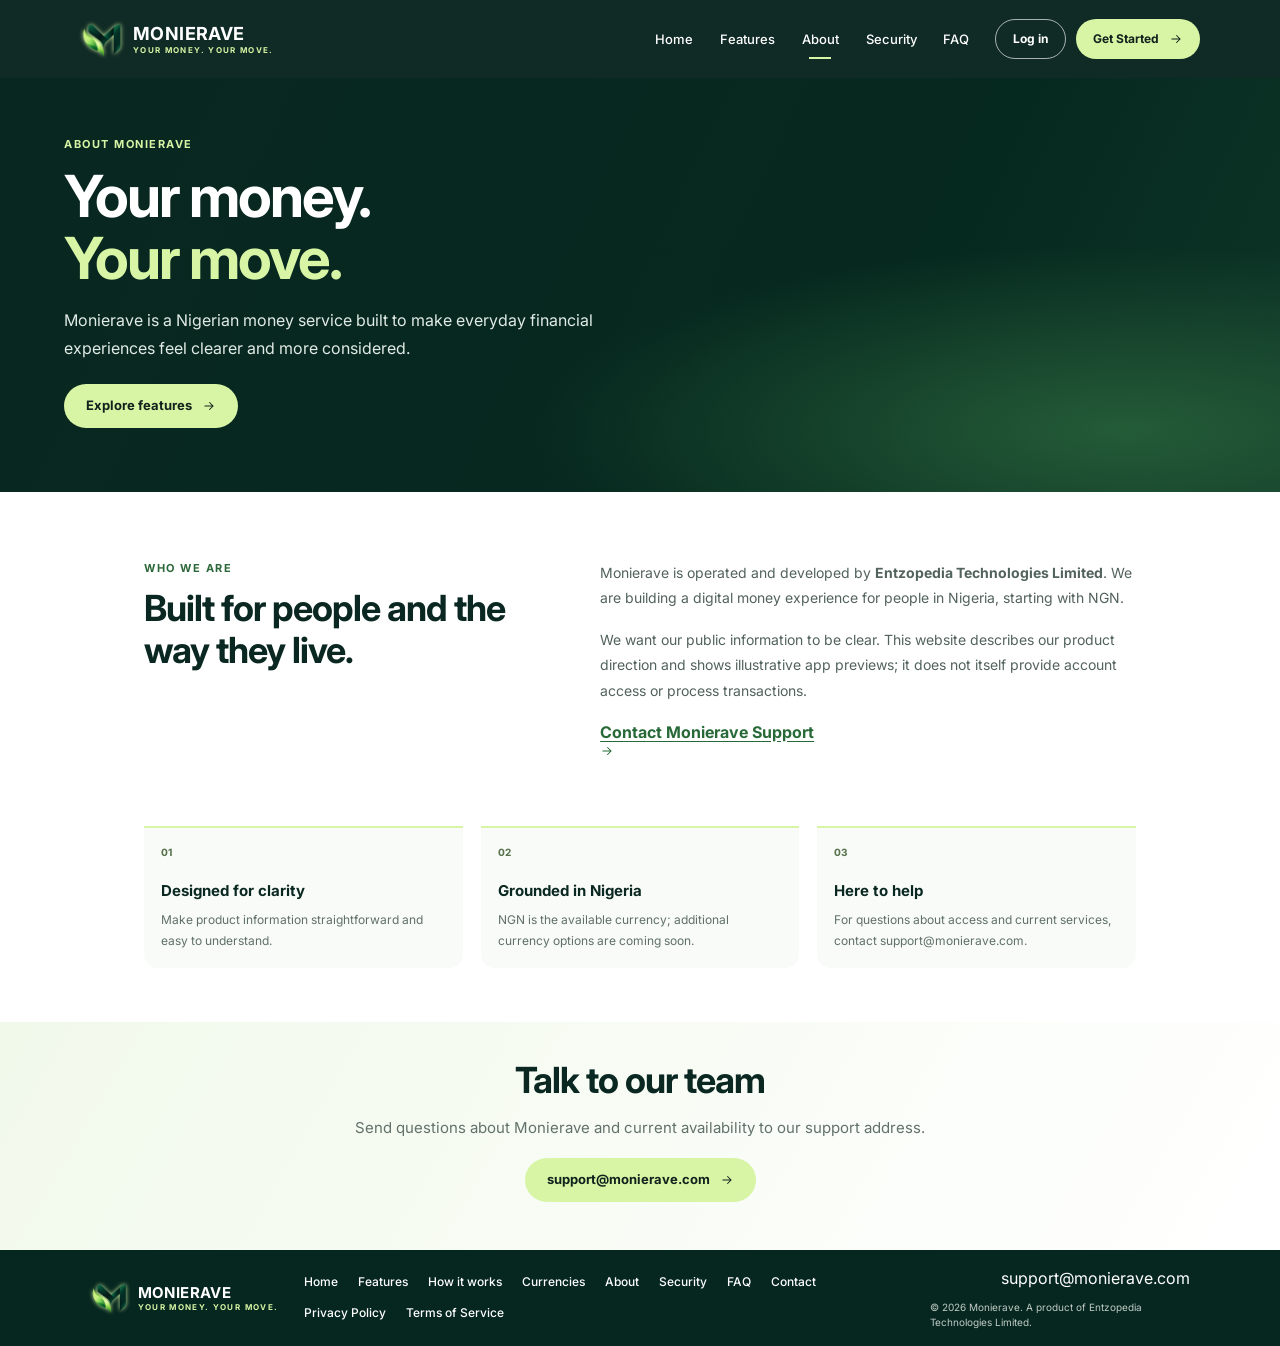
==== commit 7b8bbd3e: "Add legal policy links to footer" ====
--- a/about.html
+++ b/about.html
@@ -15,6 +15,6 @@
       <section class="page-values"><article><span>01</span><h3>Designed for clarity</h3><p>Make product information straightforward and easy to understand.</p></article><article><span>02</span><h3>Grounded in Nigeria</h3><p>NGN is the available currency; additional currency options are coming soon.</p></article><article><span>03</span><h3>Here to help</h3><p>For questions about access and current services, contact support@monierave.com.</p></article></section>
       <section class="page-contact"><h2>Talk to our team</h2><p>Send questions about Monierave and current availability to our support address.</p><a class="button button-lime" href="mailto:support@monierave.com">support@monierave.com <svg class="icon icon-arrow" viewBox="0 0 24 24" fill="none" stroke="currentColor" stroke-width="1.8" stroke-linecap="round" stroke-linejoin="round" aria-hidden="true"><path d="M5 12h14M13 6l6 6-6 6"/></svg></a></section>
     </main>
-    <footer class="site-footer"><a class="brand brand-light" href="index.html"><img src="assets/monierave-logo.png" alt="" /><span class="brand-copy"><strong>MONIERAVE</strong><small>YOUR MONEY. YOUR MOVE.</small></span></a><nav aria-label="Footer navigation"><a href="index.html">Home</a><a href="features.html">Features</a><a href="how-it-works.html">How it works</a><a href="currencies.html">Currencies</a><a href="about.html">About</a><a href="security.html">Security</a><a href="faq.html">FAQ</a><a href="contact.html">Contact</a></nav><div class="footer-meta"><a class="support-link" href="mailto:support@monierave.com">support@monierave.com</a><small>© <span id="year">2026</span> Monierave. A product of Entzopedia Technologies Limited.</small></div></footer>
+    <footer class="site-footer"><a class="brand brand-light" href="index.html"><img src="assets/monierave-logo.png" alt="" /><span class="brand-copy"><strong>MONIERAVE</strong><small>YOUR MONEY. YOUR MOVE.</small></span></a><nav aria-label="Footer navigation"><a href="index.html">Home</a><a href="features.html">Features</a><a href="how-it-works.html">How it works</a><a href="currencies.html">Currencies</a><a href="about.html">About</a><a href="security.html">Security</a><a href="faq.html">FAQ</a><a href="contact.html">Contact</a><a href="privacy-policy.html">Privacy Policy</a><a href="terms.html">Terms of Service</a></nav><div class="footer-meta"><a class="support-link" href="mailto:support@monierave.com">support@monierave.com</a><small>© <span id="year">2026</span> Monierave. A product of Entzopedia Technologies Limited.</small></div></footer>
   </body>
 </html>
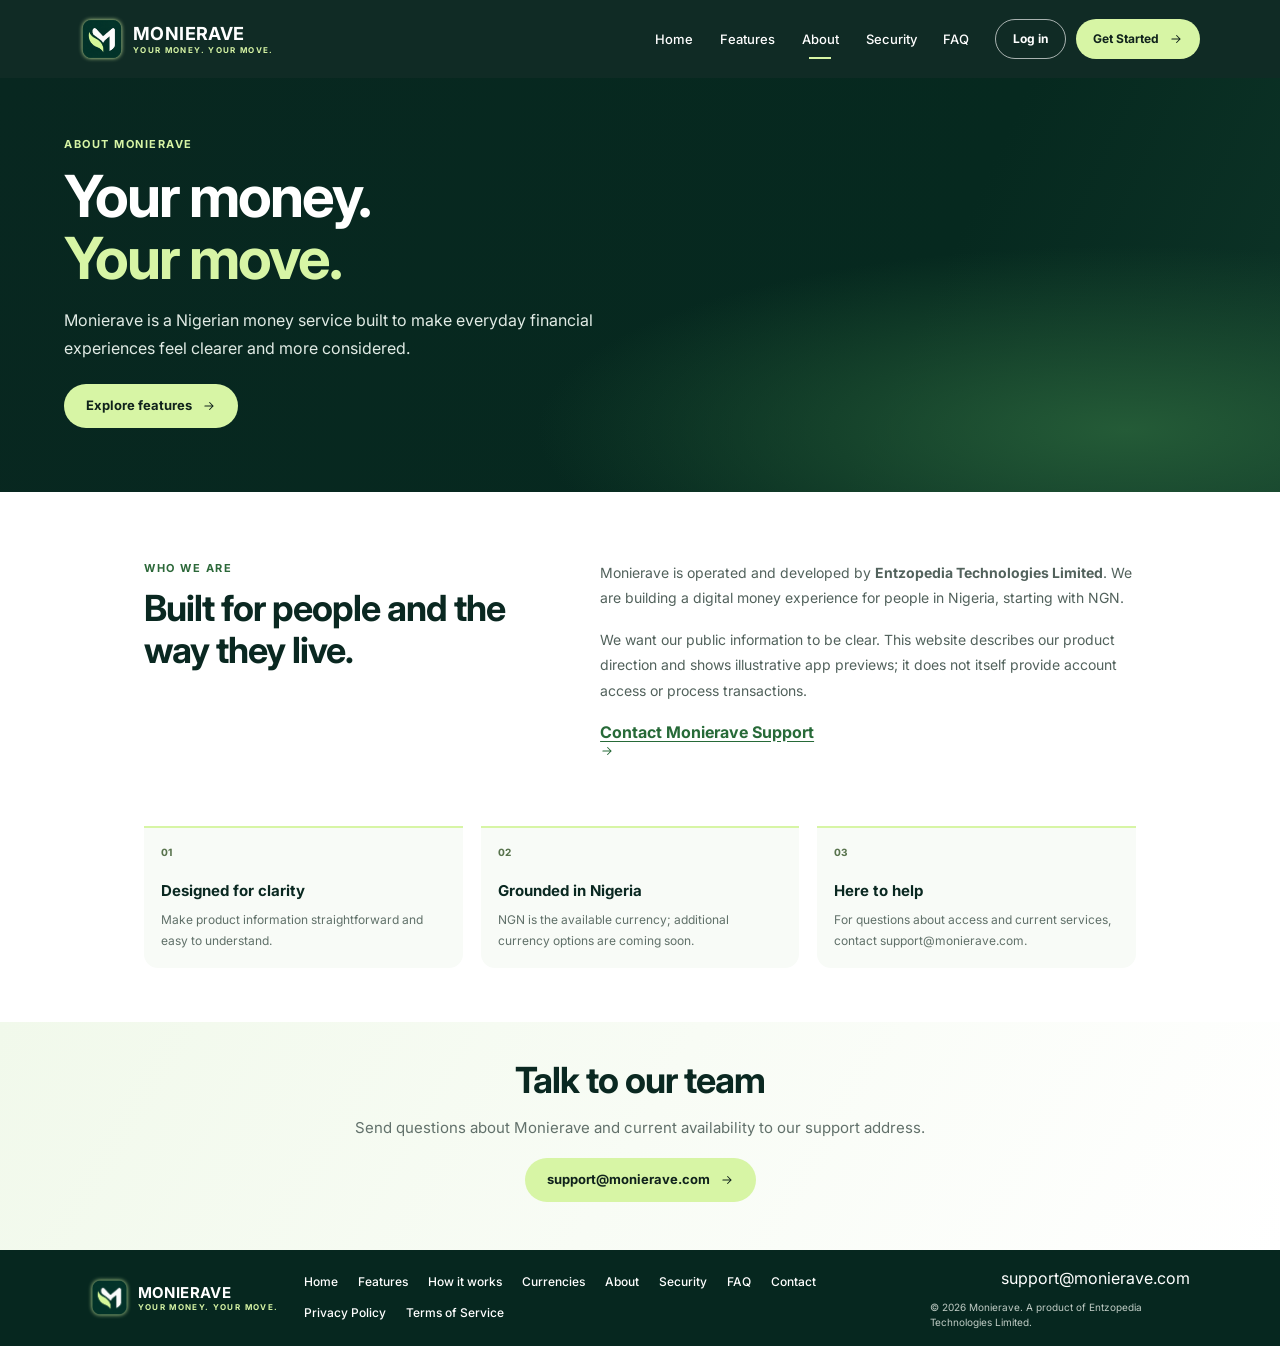
==== commit f671ba82: "Use official MonieRave logo across website" ====
--- a/about.html
+++ b/about.html
@@ -5,16 +5,16 @@
     <meta name="description" content="Learn about Monierave, operated and developed by Entzopedia Technologies Limited." /><link rel="canonical" href="https://monierave.com/about.html" />
     <title>About — Monierave</title>
     <link rel="preconnect" href="https://fonts.googleapis.com" /><link rel="preconnect" href="https://fonts.gstatic.com" crossorigin /><link href="https://fonts.googleapis.com/css2?family=Inter:wght@400;500;600;700;800&display=swap" rel="stylesheet" />
-    <link rel="icon" href="assets/monierave-logo.png" type="image/png" /><link rel="stylesheet" href="styles.css" /><script src="script.js" defer></script>
+    <link rel="icon" href="assets/92A92F0B-6AB2-4FA3-97BE-B72AE61C83B8.png" type="image/png" /><link rel="stylesheet" href="styles.css" /><script src="script.js" defer></script>
   </head>
   <body class="inner-page">
-    <header class="site-header"><a class="brand brand-light" href="index.html" aria-label="Monierave home"><img src="assets/monierave-logo.png" alt="" /><span class="brand-copy"><strong>MONIERAVE</strong><small>YOUR MONEY. YOUR MOVE.</small></span></a><button class="menu-toggle" aria-expanded="false" aria-controls="primary-nav" aria-label="Open navigation"><span></span><span></span></button><nav id="primary-nav" class="primary-nav" aria-label="Main navigation"><a href="index.html">Home</a><a href="features.html">Features</a><a class="active" aria-current="page" href="about.html">About</a><a href="security.html">Security</a><a href="faq.html">FAQ</a></nav><div class="header-actions"><a class="button button-outline button-small" href="https://app.monierave.com/login">Log in</a><a class="button button-lime button-small" href="https://app.monierave.com/login?mode=signup">Get Started <svg class="icon icon-arrow" viewBox="0 0 24 24" fill="none" stroke="currentColor" stroke-width="1.8" stroke-linecap="round" stroke-linejoin="round" aria-hidden="true"><path d="M5 12h14M13 6l6 6-6 6"/></svg></a></div></header>
+    <header class="site-header"><a class="brand brand-light" href="index.html" aria-label="Monierave home"><img src="assets/92A92F0B-6AB2-4FA3-97BE-B72AE61C83B8.png" alt="" /><span class="brand-copy"><strong>MONIERAVE</strong><small>YOUR MONEY. YOUR MOVE.</small></span></a><button class="menu-toggle" aria-expanded="false" aria-controls="primary-nav" aria-label="Open navigation"><span></span><span></span></button><nav id="primary-nav" class="primary-nav" aria-label="Main navigation"><a href="index.html">Home</a><a href="features.html">Features</a><a class="active" aria-current="page" href="about.html">About</a><a href="security.html">Security</a><a href="faq.html">FAQ</a></nav><div class="header-actions"><a class="button button-outline button-small" href="https://app.monierave.com/login">Log in</a><a class="button button-lime button-small" href="https://app.monierave.com/login?mode=signup">Get Started <svg class="icon icon-arrow" viewBox="0 0 24 24" fill="none" stroke="currentColor" stroke-width="1.8" stroke-linecap="round" stroke-linejoin="round" aria-hidden="true"><path d="M5 12h14M13 6l6 6-6 6"/></svg></a></div></header>
     <main>
       <section class="page-hero"><div class="page-hero-inner"><p class="eyebrow eyebrow-lime">ABOUT MONIERAVE</p><h1>Your money.<br /><span>Your move.</span></h1><p>Monierave is a Nigerian money service built to make everyday financial experiences feel clearer and more considered.</p><a class="button button-lime" href="features.html">Explore features <svg class="icon icon-arrow" viewBox="0 0 24 24" fill="none" stroke="currentColor" stroke-width="1.8" stroke-linecap="round" stroke-linejoin="round" aria-hidden="true"><path d="M5 12h14M13 6l6 6-6 6"/></svg></a></div></section>
       <section class="page-content about-story"><div><p class="eyebrow eyebrow-green">WHO WE ARE</p><h2>Built for people and the way they live.</h2></div><div><p>Monierave is operated and developed by <strong>Entzopedia Technologies Limited</strong>. We are building a digital money experience for people in Nigeria, starting with NGN.</p><p>We want our public information to be clear. This website describes our product direction and shows illustrative app previews; it does not itself provide account access or process transactions.</p><a class="text-link" href="mailto:support@monierave.com?subject=About%20Monierave">Contact Monierave Support <svg class="icon icon-arrow" viewBox="0 0 24 24" fill="none" stroke="currentColor" stroke-width="1.8" stroke-linecap="round" stroke-linejoin="round" aria-hidden="true"><path d="M5 12h14M13 6l6 6-6 6"/></svg></a></div></section>
       <section class="page-values"><article><span>01</span><h3>Designed for clarity</h3><p>Make product information straightforward and easy to understand.</p></article><article><span>02</span><h3>Grounded in Nigeria</h3><p>NGN is the available currency; additional currency options are coming soon.</p></article><article><span>03</span><h3>Here to help</h3><p>For questions about access and current services, contact support@monierave.com.</p></article></section>
       <section class="page-contact"><h2>Talk to our team</h2><p>Send questions about Monierave and current availability to our support address.</p><a class="button button-lime" href="mailto:support@monierave.com">support@monierave.com <svg class="icon icon-arrow" viewBox="0 0 24 24" fill="none" stroke="currentColor" stroke-width="1.8" stroke-linecap="round" stroke-linejoin="round" aria-hidden="true"><path d="M5 12h14M13 6l6 6-6 6"/></svg></a></section>
     </main>
-    <footer class="site-footer"><a class="brand brand-light" href="index.html"><img src="assets/monierave-logo.png" alt="" /><span class="brand-copy"><strong>MONIERAVE</strong><small>YOUR MONEY. YOUR MOVE.</small></span></a><nav aria-label="Footer navigation"><a href="index.html">Home</a><a href="features.html">Features</a><a href="how-it-works.html">How it works</a><a href="currencies.html">Currencies</a><a href="about.html">About</a><a href="security.html">Security</a><a href="faq.html">FAQ</a><a href="contact.html">Contact</a><a href="privacy-policy.html">Privacy Policy</a><a href="terms.html">Terms of Service</a></nav><div class="footer-meta"><a class="support-link" href="mailto:support@monierave.com">support@monierave.com</a><small>© <span id="year">2026</span> Monierave. A product of Entzopedia Technologies Limited.</small></div></footer>
+    <footer class="site-footer"><a class="brand brand-light" href="index.html"><img src="assets/92A92F0B-6AB2-4FA3-97BE-B72AE61C83B8.png" alt="" /><span class="brand-copy"><strong>MONIERAVE</strong><small>YOUR MONEY. YOUR MOVE.</small></span></a><nav aria-label="Footer navigation"><a href="index.html">Home</a><a href="features.html">Features</a><a href="how-it-works.html">How it works</a><a href="currencies.html">Currencies</a><a href="about.html">About</a><a href="security.html">Security</a><a href="faq.html">FAQ</a><a href="contact.html">Contact</a><a href="privacy-policy.html">Privacy Policy</a><a href="terms.html">Terms of Service</a></nav><div class="footer-meta"><a class="support-link" href="mailto:support@monierave.com">support@monierave.com</a><small>© <span id="year">2026</span> Monierave. A product of Entzopedia Technologies Limited.</small></div></footer>
   </body>
 </html>
--- a/styles.css
+++ b/styles.css
@@ -324,3 +324,89 @@
   html { scroll-behavior: auto; }
   *, *::before, *::after { animation-duration: .01ms !important; animation-iteration-count: 1 !important; transition-duration: .01ms !important; }
 }
+
+
+/* Legal pages: readable long-form content on desktop and mobile. */
+.legal-page .content-section{padding:clamp(34px,6vw,76px) 24px;background:#fff;color:#20332a}
+.legal-page .content-wrap{width:min(100%,860px);margin:0 auto}
+.legal-copy{font-size:16px;line-height:1.8;overflow-wrap:anywhere}
+.legal-copy p{margin:0 0 20px;color:#4e6258}
+.legal-copy h2{margin:34px 0 10px;color:#102b25;font-size:clamp(20px,3vw,25px);line-height:1.3}
+.legal-copy a{color:#17623d;text-decoration:underline;text-underline-offset:3px}
+.legal-copy em{display:block;margin-top:28px;padding:16px;border-left:3px solid #d7ff8a;background:#f5f9f2;font-size:14px}
+@media(max-width:640px){.legal-page .content-section{padding:30px 20px}.legal-copy{font-size:15px;line-height:1.75}}
+
+
+/* Official mobile app download section */
+.download-section{display:grid;grid-template-columns:.85fr 1.15fr;gap:56px;align-items:center;background:var(--mist)}
+.download-heading h2{font-size:clamp(30px,4vw,46px);line-height:1.12;letter-spacing:-1.8px;margin:0 0 16px;color:var(--forest)}
+.download-heading h2 span{color:#367346}
+.download-heading>p:last-child{max-width:390px;color:var(--muted);line-height:1.8}
+.download-options{display:grid;grid-template-columns:repeat(2,minmax(0,1fr));gap:16px}
+.download-card{display:flex;flex-direction:column;align-items:flex-start;min-height:310px;padding:25px;border:1px solid #dfe8e2;border-radius:20px;background:#fff;box-shadow:0 12px 36px #102b2508}
+.download-platform-icon{width:46px;height:46px;display:grid;place-items:center;background:#e9f3e8;color:var(--forest);border-radius:14px}
+.download-platform-icon svg{width:23px;height:23px}
+.download-status{margin:20px 0 8px;color:#39734a;font-size:9px;font-weight:800;letter-spacing:1px}
+.download-card h3{font-size:18px;letter-spacing:-.4px;margin:0 0 10px;color:var(--forest)}
+.download-card>p:not(.download-status){font-size:12px;line-height:1.75;color:var(--muted);margin:0 0 22px}
+.download-card .button{margin-top:auto;min-height:42px}
+.button-disabled{background:#e7ebe8;color:#66716c;cursor:not-allowed;border:0}
+.button-outline-dark{border:1px solid #cbd7cf;color:var(--forest);background:white}
+.download-footnote{grid-column:1/-1;color:var(--muted);font-size:11px;line-height:1.7;margin:0}
+@media(max-width:900px){.download-section{grid-template-columns:1fr;gap:24px}.download-heading>p:last-child{max-width:620px}}
+@media(max-width:560px){.download-options{grid-template-columns:1fr}.download-card{min-height:unset}.download-card .button{width:100%}.download-section{padding-top:58px;padding-bottom:58px}}
+
+
+/* Layout safety pass: prevent narrow-screen overflow and flex/grid collisions across every public page. */
+:where(main, header, footer, section, article, nav, figure, form, fieldset, .page-content, .page-hero-inner, .hero-copy, .hero-phones, .app-copy, .app-preview, .download-heading, .download-options, .download-card, .contact-layout, .contact-email-card, .availability-card) { min-width: 0; }
+:where(h1, h2, h3, p, li, small, strong, a, button, label, summary) { overflow-wrap: anywhere; }
+:where(img, video, canvas, iframe) { max-width: 100%; }
+:where(input, select, textarea, button) { max-width: 100%; }
+.site-header > *, .header-actions > *, .hero-actions > *, .site-footer > * { min-width: 0; }
+.download-section { width: 100%; grid-template-columns: minmax(0, .85fr) minmax(0, 1.15fr); }
+.download-options > * { min-width: 0; }
+.download-card .button { white-space: normal; text-align: center; }
+.currency-list, .currency-item, .availability-card, .contact-email-card { min-width: 0; }
+.page-card-grid > *, .feature-grid > *, .availability-grid > *, .contact-shortcuts > * { min-width: 0; }
+@media (max-width: 1024px) {
+  .site-header, .inner-page .site-header { gap: 10px; }
+  .menu-toggle { display: grid; gap: 5px; order: 3; flex: 0 0 auto; background: transparent; border: 0; padding: 10px; }
+  .menu-toggle span { display: block; width: 23px; height: 2px; background: white; border-radius: 2px; }
+  .primary-nav, .inner-page .primary-nav {
+    display: none; position: absolute; z-index: 30; top: calc(100% - 1px); left: 0; right: 0; width: 100%;
+    max-height: min(72vh, 520px); overflow-y: auto; overscroll-behavior: contain; margin: 0; padding: 12px 20px 18px;
+    border: 1px solid #ffffff1c; border-radius: 0 0 16px 16px; background: #082920; box-shadow: 0 18px 35px #0004;
+    flex-direction: column; align-items: stretch; gap: 0;
+  }
+  .primary-nav.open, .inner-page .primary-nav.open { display: flex; }
+  .primary-nav a { display: block; width: 100%; padding: 14px 2px; font-size: 15px; line-height: 1.4; border-bottom: 1px solid #ffffff15; }
+  .primary-nav .active:after { display: none; }
+  .header-actions { margin-left: auto; flex: 0 0 auto; }
+  .hero-inner { grid-template-columns: minmax(0, 1fr); gap: 18px; padding-top: 120px; }
+  .hero-copy { max-width: 720px; }
+  .hero-phones { width: min(100%, 560px); height: auto; min-height: 0; justify-self: center; padding: 0; }
+  .hero-phones .device-art { display: block; width: 100%; height: auto; }
+  .download-section { grid-template-columns: minmax(0, 1fr); gap: 24px; }
+}
+@media (max-width: 650px) {
+  .site-header, .inner-page .site-header { padding-left: 14px; padding-right: 12px; }
+  .header-actions .button-lime { max-width: 132px; padding-left: 11px; padding-right: 11px; }
+  .hero-inner { padding-left: 22px; padding-right: 22px; }
+  .hero-phones { margin-top: 4px; }
+  .download-options { grid-template-columns: minmax(0, 1fr); }
+  .download-card { padding: 21px; }
+  .download-section { padding-top: 48px; padding-bottom: 48px; }
+  .download-heading h2 { font-size: clamp(30px, 8.5vw, 42px); }
+  .currencies { flex-wrap: wrap; }
+  .currency-details-link { margin-left: 0; }
+  .availability-card { flex-wrap: wrap; }
+  .availability-card > strong { margin-left: 0; white-space: normal; }
+}
+@media (max-width: 360px) {
+  .brand-copy small { font-size: 5px; letter-spacing: .35px; }
+  .brand-copy strong { font-size: 12px; }
+  .brand > img { width: 31px; height: 31px; }
+  .header-actions .button-lime { max-width: 112px; font-size: 10px; }
+  .hero h1 { font-size: clamp(34px, 10vw, 40px); }
+  .hero-actions .button { white-space: normal; padding-left: 14px; padding-right: 14px; }
+}
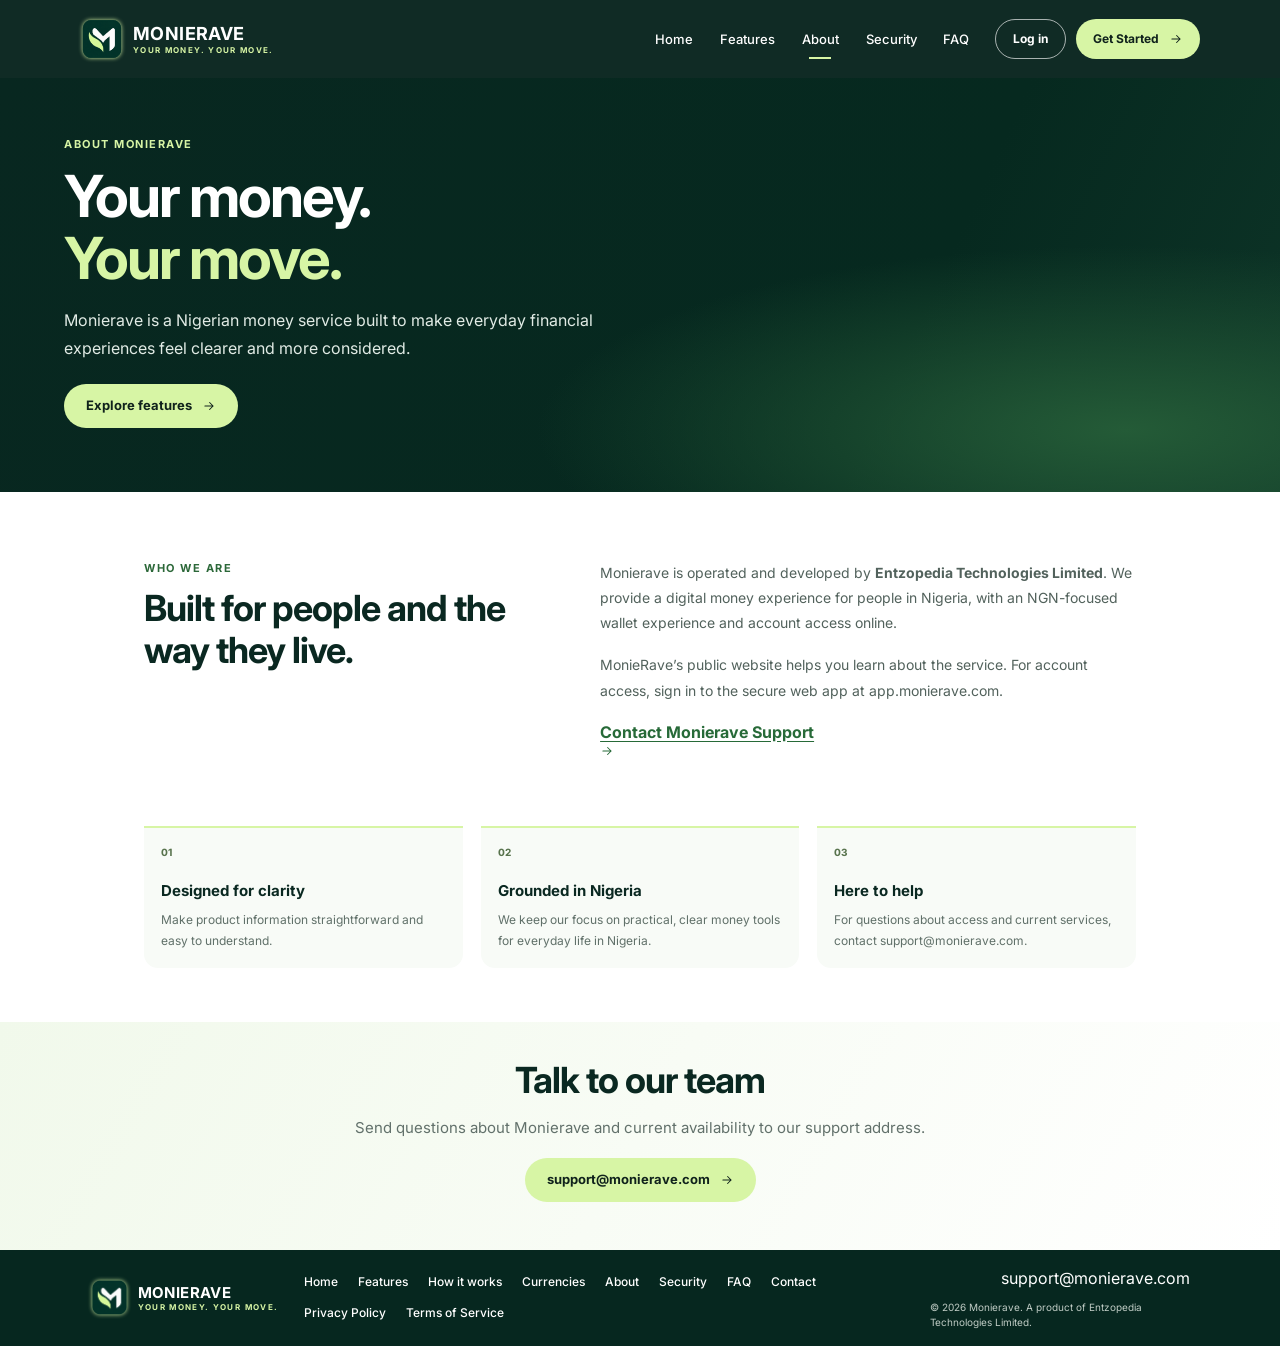
==== commit 698ffaca: "Refresh launched MonieRave website content" ====
--- a/about.html
+++ b/about.html
@@ -11,8 +11,8 @@
     <header class="site-header"><a class="brand brand-light" href="index.html" aria-label="Monierave home"><img src="assets/92A92F0B-6AB2-4FA3-97BE-B72AE61C83B8.png" alt="" /><span class="brand-copy"><strong>MONIERAVE</strong><small>YOUR MONEY. YOUR MOVE.</small></span></a><button class="menu-toggle" aria-expanded="false" aria-controls="primary-nav" aria-label="Open navigation"><span></span><span></span></button><nav id="primary-nav" class="primary-nav" aria-label="Main navigation"><a href="index.html">Home</a><a href="features.html">Features</a><a class="active" aria-current="page" href="about.html">About</a><a href="security.html">Security</a><a href="faq.html">FAQ</a></nav><div class="header-actions"><a class="button button-outline button-small" href="https://app.monierave.com/login">Log in</a><a class="button button-lime button-small" href="https://app.monierave.com/login?mode=signup">Get Started <svg class="icon icon-arrow" viewBox="0 0 24 24" fill="none" stroke="currentColor" stroke-width="1.8" stroke-linecap="round" stroke-linejoin="round" aria-hidden="true"><path d="M5 12h14M13 6l6 6-6 6"/></svg></a></div></header>
     <main>
       <section class="page-hero"><div class="page-hero-inner"><p class="eyebrow eyebrow-lime">ABOUT MONIERAVE</p><h1>Your money.<br /><span>Your move.</span></h1><p>Monierave is a Nigerian money service built to make everyday financial experiences feel clearer and more considered.</p><a class="button button-lime" href="features.html">Explore features <svg class="icon icon-arrow" viewBox="0 0 24 24" fill="none" stroke="currentColor" stroke-width="1.8" stroke-linecap="round" stroke-linejoin="round" aria-hidden="true"><path d="M5 12h14M13 6l6 6-6 6"/></svg></a></div></section>
-      <section class="page-content about-story"><div><p class="eyebrow eyebrow-green">WHO WE ARE</p><h2>Built for people and the way they live.</h2></div><div><p>Monierave is operated and developed by <strong>Entzopedia Technologies Limited</strong>. We are building a digital money experience for people in Nigeria, starting with NGN.</p><p>We want our public information to be clear. This website describes our product direction and shows illustrative app previews; it does not itself provide account access or process transactions.</p><a class="text-link" href="mailto:support@monierave.com?subject=About%20Monierave">Contact Monierave Support <svg class="icon icon-arrow" viewBox="0 0 24 24" fill="none" stroke="currentColor" stroke-width="1.8" stroke-linecap="round" stroke-linejoin="round" aria-hidden="true"><path d="M5 12h14M13 6l6 6-6 6"/></svg></a></div></section>
-      <section class="page-values"><article><span>01</span><h3>Designed for clarity</h3><p>Make product information straightforward and easy to understand.</p></article><article><span>02</span><h3>Grounded in Nigeria</h3><p>NGN is the available currency; additional currency options are coming soon.</p></article><article><span>03</span><h3>Here to help</h3><p>For questions about access and current services, contact support@monierave.com.</p></article></section>
+      <section class="page-content about-story"><div><p class="eyebrow eyebrow-green">WHO WE ARE</p><h2>Built for people and the way they live.</h2></div><div><p>Monierave is operated and developed by <strong>Entzopedia Technologies Limited</strong>. We provide a digital money experience for people in Nigeria, with an NGN-focused wallet experience and account access online.</p><p>MonieRave’s public website helps you learn about the service. For account access, sign in to the secure web app at app.monierave.com.</p><a class="text-link" href="mailto:support@monierave.com?subject=About%20Monierave">Contact Monierave Support <svg class="icon icon-arrow" viewBox="0 0 24 24" fill="none" stroke="currentColor" stroke-width="1.8" stroke-linecap="round" stroke-linejoin="round" aria-hidden="true"><path d="M5 12h14M13 6l6 6-6 6"/></svg></a></div></section>
+      <section class="page-values"><article><span>01</span><h3>Designed for clarity</h3><p>Make product information straightforward and easy to understand.</p></article><article><span>02</span><h3>Grounded in Nigeria</h3><p>We keep our focus on practical, clear money tools for everyday life in Nigeria.</p></article><article><span>03</span><h3>Here to help</h3><p>For questions about access and current services, contact support@monierave.com.</p></article></section>
       <section class="page-contact"><h2>Talk to our team</h2><p>Send questions about Monierave and current availability to our support address.</p><a class="button button-lime" href="mailto:support@monierave.com">support@monierave.com <svg class="icon icon-arrow" viewBox="0 0 24 24" fill="none" stroke="currentColor" stroke-width="1.8" stroke-linecap="round" stroke-linejoin="round" aria-hidden="true"><path d="M5 12h14M13 6l6 6-6 6"/></svg></a></section>
     </main>
     <footer class="site-footer"><a class="brand brand-light" href="index.html"><img src="assets/92A92F0B-6AB2-4FA3-97BE-B72AE61C83B8.png" alt="" /><span class="brand-copy"><strong>MONIERAVE</strong><small>YOUR MONEY. YOUR MOVE.</small></span></a><nav aria-label="Footer navigation"><a href="index.html">Home</a><a href="features.html">Features</a><a href="how-it-works.html">How it works</a><a href="currencies.html">Currencies</a><a href="about.html">About</a><a href="security.html">Security</a><a href="faq.html">FAQ</a><a href="contact.html">Contact</a><a href="privacy-policy.html">Privacy Policy</a><a href="terms.html">Terms of Service</a></nav><div class="footer-meta"><a class="support-link" href="mailto:support@monierave.com">support@monierave.com</a><small>© <span id="year">2026</span> Monierave. A product of Entzopedia Technologies Limited.</small></div></footer>
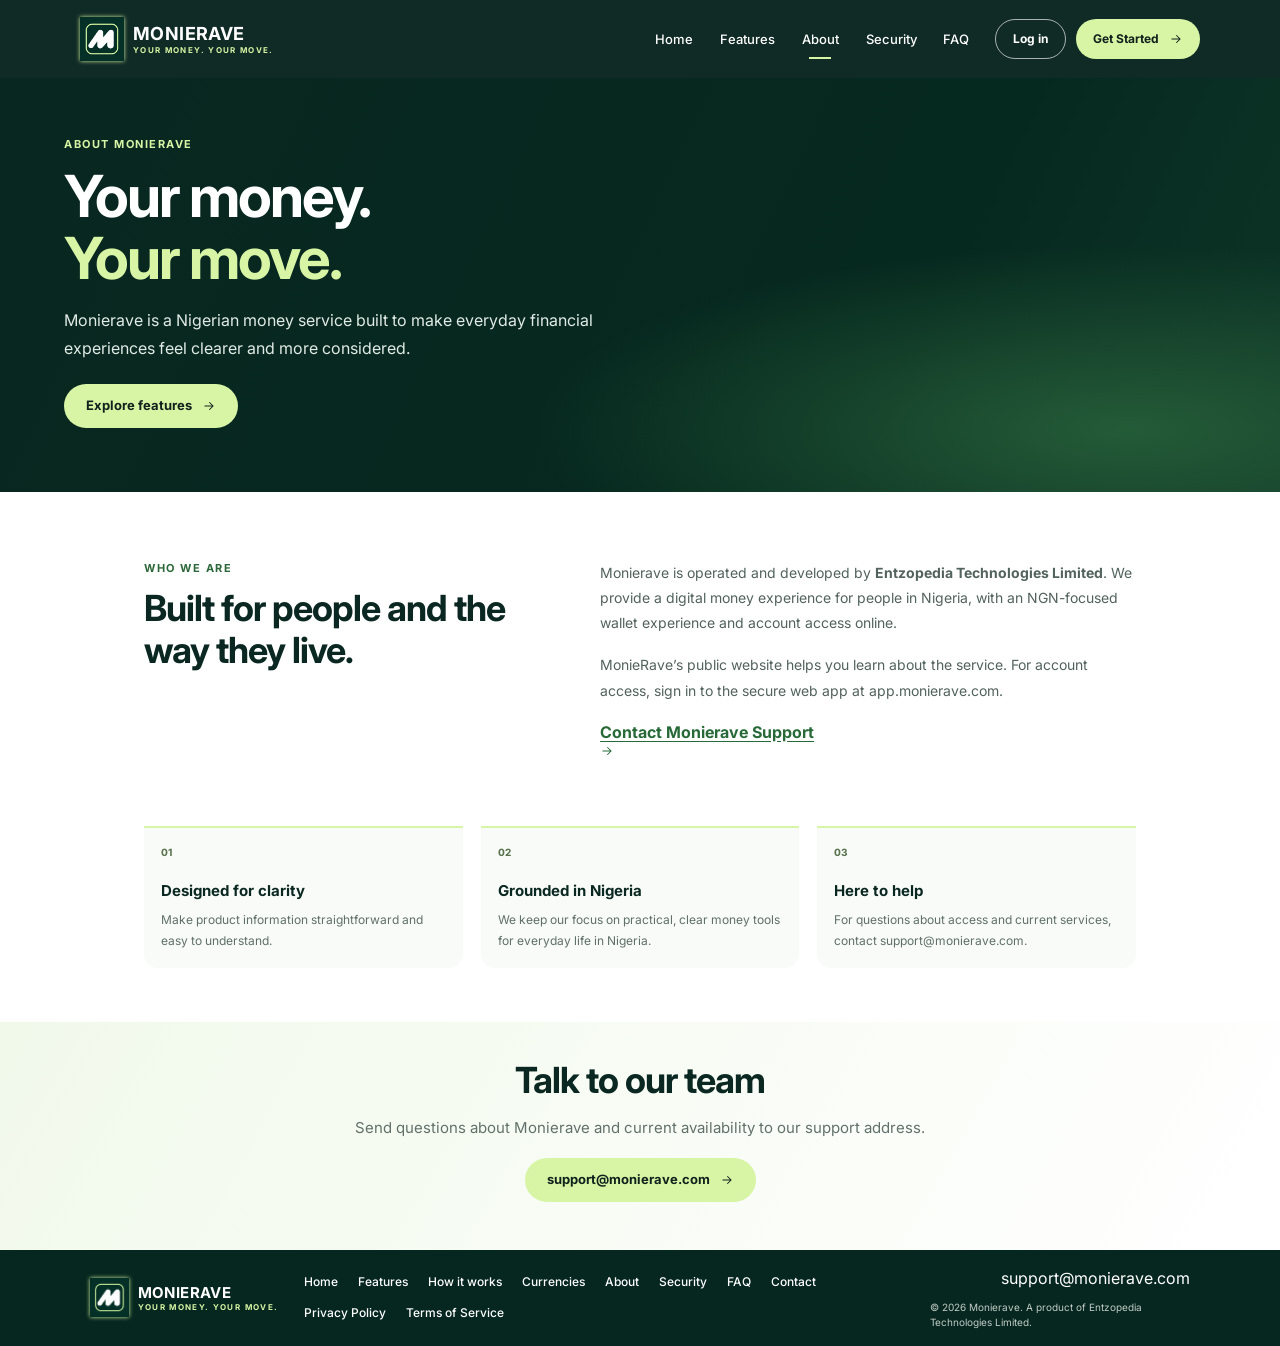
==== commit 984e5825: "Replace website branding and favicon with approved MonieRave logo" ====
--- a/about.html
+++ b/about.html
@@ -5,16 +5,16 @@
     <meta name="description" content="Learn about Monierave, operated and developed by Entzopedia Technologies Limited." /><link rel="canonical" href="https://monierave.com/about.html" />
     <title>About — Monierave</title>
     <link rel="preconnect" href="https://fonts.googleapis.com" /><link rel="preconnect" href="https://fonts.gstatic.com" crossorigin /><link href="https://fonts.googleapis.com/css2?family=Inter:wght@400;500;600;700;800&display=swap" rel="stylesheet" />
-    <link rel="icon" href="assets/92A92F0B-6AB2-4FA3-97BE-B72AE61C83B8.png" type="image/png" /><link rel="stylesheet" href="styles.css" /><script src="script.js" defer></script>
+    <link rel="icon" href="assets/9DE9C3FB-DB99-4FD7-A342-2E4CF567C909.png?v=20261014" type="image/png" sizes="any" /><link rel="stylesheet" href="styles.css" /><script src="script.js" defer></script>
   </head>
   <body class="inner-page">
-    <header class="site-header"><a class="brand brand-light" href="index.html" aria-label="Monierave home"><img src="assets/92A92F0B-6AB2-4FA3-97BE-B72AE61C83B8.png" alt="" /><span class="brand-copy"><strong>MONIERAVE</strong><small>YOUR MONEY. YOUR MOVE.</small></span></a><button class="menu-toggle" aria-expanded="false" aria-controls="primary-nav" aria-label="Open navigation"><span></span><span></span></button><nav id="primary-nav" class="primary-nav" aria-label="Main navigation"><a href="index.html">Home</a><a href="features.html">Features</a><a class="active" aria-current="page" href="about.html">About</a><a href="security.html">Security</a><a href="faq.html">FAQ</a></nav><div class="header-actions"><a class="button button-outline button-small" href="https://app.monierave.com/login">Log in</a><a class="button button-lime button-small" href="https://app.monierave.com/login?mode=signup">Get Started <svg class="icon icon-arrow" viewBox="0 0 24 24" fill="none" stroke="currentColor" stroke-width="1.8" stroke-linecap="round" stroke-linejoin="round" aria-hidden="true"><path d="M5 12h14M13 6l6 6-6 6"/></svg></a></div></header>
+    <header class="site-header"><a class="brand brand-light" href="index.html" aria-label="Monierave home"><img src="assets/9DE9C3FB-DB99-4FD7-A342-2E4CF567C909.png" alt="" /><span class="brand-copy"><strong>MONIERAVE</strong><small>YOUR MONEY. YOUR MOVE.</small></span></a><button class="menu-toggle" aria-expanded="false" aria-controls="primary-nav" aria-label="Open navigation"><span></span><span></span></button><nav id="primary-nav" class="primary-nav" aria-label="Main navigation"><a href="index.html">Home</a><a href="features.html">Features</a><a class="active" aria-current="page" href="about.html">About</a><a href="security.html">Security</a><a href="faq.html">FAQ</a></nav><div class="header-actions"><a class="button button-outline button-small" href="https://app.monierave.com/login">Log in</a><a class="button button-lime button-small" href="https://app.monierave.com/login?mode=signup">Get Started <svg class="icon icon-arrow" viewBox="0 0 24 24" fill="none" stroke="currentColor" stroke-width="1.8" stroke-linecap="round" stroke-linejoin="round" aria-hidden="true"><path d="M5 12h14M13 6l6 6-6 6"/></svg></a></div></header>
     <main>
       <section class="page-hero"><div class="page-hero-inner"><p class="eyebrow eyebrow-lime">ABOUT MONIERAVE</p><h1>Your money.<br /><span>Your move.</span></h1><p>Monierave is a Nigerian money service built to make everyday financial experiences feel clearer and more considered.</p><a class="button button-lime" href="features.html">Explore features <svg class="icon icon-arrow" viewBox="0 0 24 24" fill="none" stroke="currentColor" stroke-width="1.8" stroke-linecap="round" stroke-linejoin="round" aria-hidden="true"><path d="M5 12h14M13 6l6 6-6 6"/></svg></a></div></section>
       <section class="page-content about-story"><div><p class="eyebrow eyebrow-green">WHO WE ARE</p><h2>Built for people and the way they live.</h2></div><div><p>Monierave is operated and developed by <strong>Entzopedia Technologies Limited</strong>. We provide a digital money experience for people in Nigeria, with an NGN-focused wallet experience and account access online.</p><p>MonieRave’s public website helps you learn about the service. For account access, sign in to the secure web app at app.monierave.com.</p><a class="text-link" href="mailto:support@monierave.com?subject=About%20Monierave">Contact Monierave Support <svg class="icon icon-arrow" viewBox="0 0 24 24" fill="none" stroke="currentColor" stroke-width="1.8" stroke-linecap="round" stroke-linejoin="round" aria-hidden="true"><path d="M5 12h14M13 6l6 6-6 6"/></svg></a></div></section>
       <section class="page-values"><article><span>01</span><h3>Designed for clarity</h3><p>Make product information straightforward and easy to understand.</p></article><article><span>02</span><h3>Grounded in Nigeria</h3><p>We keep our focus on practical, clear money tools for everyday life in Nigeria.</p></article><article><span>03</span><h3>Here to help</h3><p>For questions about access and current services, contact support@monierave.com.</p></article></section>
       <section class="page-contact"><h2>Talk to our team</h2><p>Send questions about Monierave and current availability to our support address.</p><a class="button button-lime" href="mailto:support@monierave.com">support@monierave.com <svg class="icon icon-arrow" viewBox="0 0 24 24" fill="none" stroke="currentColor" stroke-width="1.8" stroke-linecap="round" stroke-linejoin="round" aria-hidden="true"><path d="M5 12h14M13 6l6 6-6 6"/></svg></a></section>
     </main>
-    <footer class="site-footer"><a class="brand brand-light" href="index.html"><img src="assets/92A92F0B-6AB2-4FA3-97BE-B72AE61C83B8.png" alt="" /><span class="brand-copy"><strong>MONIERAVE</strong><small>YOUR MONEY. YOUR MOVE.</small></span></a><nav aria-label="Footer navigation"><a href="index.html">Home</a><a href="features.html">Features</a><a href="how-it-works.html">How it works</a><a href="currencies.html">Currencies</a><a href="about.html">About</a><a href="security.html">Security</a><a href="faq.html">FAQ</a><a href="contact.html">Contact</a><a href="privacy-policy.html">Privacy Policy</a><a href="terms.html">Terms of Service</a></nav><div class="footer-meta"><a class="support-link" href="mailto:support@monierave.com">support@monierave.com</a><small>© <span id="year">2026</span> Monierave. A product of Entzopedia Technologies Limited.</small></div></footer>
+    <footer class="site-footer"><a class="brand brand-light" href="index.html"><img src="assets/9DE9C3FB-DB99-4FD7-A342-2E4CF567C909.png" alt="" /><span class="brand-copy"><strong>MONIERAVE</strong><small>YOUR MONEY. YOUR MOVE.</small></span></a><nav aria-label="Footer navigation"><a href="index.html">Home</a><a href="features.html">Features</a><a href="how-it-works.html">How it works</a><a href="currencies.html">Currencies</a><a href="about.html">About</a><a href="security.html">Security</a><a href="faq.html">FAQ</a><a href="contact.html">Contact</a><a href="privacy-policy.html">Privacy Policy</a><a href="terms.html">Terms of Service</a></nav><div class="footer-meta"><a class="support-link" href="mailto:support@monierave.com">support@monierave.com</a><small>© <span id="year">2026</span> Monierave. A product of Entzopedia Technologies Limited.</small></div></footer>
   </body>
 </html>
--- a/styles.css
+++ b/styles.css
@@ -410,3 +410,430 @@
   .hero h1 { font-size: clamp(34px, 10vw, 40px); }
   .hero-actions .button { white-space: normal; padding-left: 14px; padding-right: 14px; }
 }
+
+
+/* Currency flags and overflow-safe currency cards. */
+.currency-list {
+  display: grid;
+  grid-template-columns: repeat(4, minmax(0, 1fr));
+  align-items: stretch;
+  gap: clamp(8px, 1.4vw, 14px);
+  width: 100%;
+}
+.currency-item {
+  box-sizing: border-box;
+  width: 100%;
+  min-width: 0;
+  min-height: 108px;
+  height: auto;
+  padding: 12px 8px;
+  display: flex;
+  flex-direction: column;
+  align-items: center;
+  justify-content: center;
+  text-align: center;
+  gap: 5px;
+  overflow-wrap: anywhere;
+}
+.currency-item b {
+  display: block;
+  font-size: 25px;
+  line-height: 1.2;
+  font-weight: 500;
+}
+.currency-item strong {
+  font-size: 12px;
+  line-height: 1.3;
+}
+.currency-item small {
+  display: block;
+  max-width: 100%;
+  font-size: 10px;
+  line-height: 1.35;
+  white-space: normal;
+  overflow-wrap: anywhere;
+}
+.currency-item.upcoming {
+  border: 1px solid #ffffff25;
+  background: #ffffff0b;
+}
+.currency-item.upcoming small {
+  color: #e0e9e3;
+}
+.availability-grid {
+  grid-template-columns: repeat(2, minmax(0, 1fr));
+}
+.availability-card {
+  min-width: 0;
+  flex-wrap: wrap;
+}
+.availability-card > div {
+  min-width: 0;
+  flex: 1 1 110px;
+}
+.availability-card > strong {
+  margin-left: auto;
+  white-space: normal;
+  text-align: right;
+  line-height: 1.45;
+}
+.currency-symbol {
+  font-size: 25px;
+  line-height: 1.2;
+}
+@media (max-width: 760px) {
+  .currency-list {
+    grid-template-columns: repeat(2, minmax(0, 1fr));
+    gap: 10px;
+  }
+  .currency-item {
+    min-height: 104px;
+    padding: 12px 8px;
+  }
+  .availability-grid {
+    grid-template-columns: minmax(0, 1fr);
+  }
+  .availability-card {
+    gap: 12px;
+  }
+  .availability-card > strong {
+    flex: 0 1 auto;
+    margin-left: 0;
+    text-align: left;
+  }
+}
+@media (max-width: 360px) {
+  .currency-list {
+    gap: 8px;
+  }
+  .currency-item {
+    padding: 10px 6px;
+  }
+  .currency-item small {
+    font-size: 9px;
+  }
+}
+
+
+/* Corrective currency-card layout: fixed vector flags and roomy responsive cards. */
+.currencies {
+  display: flex;
+  flex-wrap: wrap;
+  align-items: center;
+  justify-content: flex-start;
+  gap: 18px 22px;
+  overflow: visible;
+}
+.currencies::after { border-radius: inherit; }
+.currency-intro {
+  flex: 1 1 220px;
+  min-width: 190px;
+  max-width: 330px;
+}
+.currencies .currency-intro > p:last-child {
+  font-size: 12px;
+  line-height: 1.6;
+  overflow-wrap: normal;
+}
+.currencies .currency-list {
+  flex: 1 1 360px;
+  min-width: 0;
+  width: auto;
+  display: grid;
+  grid-template-columns: repeat(4, minmax(0, 1fr));
+  gap: 8px;
+}
+.currencies .currency-item {
+  width: 100%;
+  min-width: 0;
+  min-height: 104px;
+  height: auto;
+  padding: 12px 6px;
+  box-sizing: border-box;
+  display: flex;
+  flex-direction: column;
+  align-items: center;
+  justify-content: center;
+  gap: 7px;
+  text-align: center;
+  overflow-wrap: normal;
+}
+.currency-flag, .currency-symbol {
+  display: grid;
+  place-items: center;
+  flex: 0 0 auto;
+  width: 36px;
+  height: 24px;
+  font-size: 0;
+  line-height: 0;
+}
+.currency-flag svg, .currency-symbol svg {
+  display: block;
+  width: 36px;
+  height: 24px;
+  max-width: none;
+  border-radius: 2px;
+  overflow: hidden;
+}
+.currencies .currency-item strong {
+  font-size: 12px;
+  line-height: 1.2;
+}
+.currencies .currency-item small {
+  max-width: 100%;
+  font-size: 10px;
+  line-height: 1.35;
+  white-space: normal;
+  overflow-wrap: normal;
+  text-align: center;
+}
+.currencies .currency-details-link {
+  flex: 0 0 auto;
+  white-space: normal;
+  max-width: 150px;
+  line-height: 1.5;
+}
+.page-banner {
+  flex-wrap: wrap;
+  justify-content: flex-start;
+}
+.page-banner > div:first-child {
+  flex: 1 1 210px;
+  min-width: 0;
+}
+.page-banner .currency-list {
+  flex: 1 1 360px;
+  width: auto;
+  min-width: 0;
+  display: grid;
+  grid-template-columns: repeat(4, minmax(0, 1fr));
+  gap: 8px;
+}
+.page-banner .currency-item {
+  width: 100%;
+  min-width: 0;
+  min-height: 104px;
+  height: auto;
+  padding: 12px 6px;
+  box-sizing: border-box;
+  display: flex;
+  flex-direction: column;
+  justify-content: center;
+  align-items: center;
+  gap: 7px;
+  text-align: center;
+}
+.page-banner .currency-item small {
+  font-size: 10px;
+  line-height: 1.35;
+  white-space: normal;
+}
+.availability-card .currency-symbol {
+  width: 46px;
+  height: 32px;
+}
+.availability-card .currency-symbol svg {
+  width: 46px;
+  height: 32px;
+}
+@media (max-width: 980px) {
+  .currencies { align-items: flex-start; }
+  .currency-intro { flex: 1 1 100%; max-width: none; }
+  .currencies .currency-list { flex: 1 1 100%; }
+  .currencies .currency-details-link { max-width: none; }
+}
+@media (max-width: 760px) {
+  .currencies { margin-left: 16px; margin-right: 16px; padding: 22px 18px; }
+  .currencies .currency-list, .page-banner .currency-list {
+    grid-template-columns: repeat(2, minmax(0, 1fr));
+    flex: 1 1 100%;
+    width: 100%;
+    gap: 10px;
+  }
+  .currencies .currency-item, .page-banner .currency-item {
+    min-height: 108px;
+    padding: 12px 8px;
+  }
+  .currency-flag, .currency-symbol, .currency-flag svg, .currency-symbol svg {
+    width: 36px;
+    height: 24px;
+  }
+  .page-banner { align-items: stretch; }
+  .page-banner > div:first-child { flex-basis: 100%; }
+  .availability-card { align-items: center; }
+}
+@media (max-width: 360px) {
+  .currencies { margin-left: 10px; margin-right: 10px; padding: 18px 12px; }
+  .currencies .currency-item small, .page-banner .currency-item small { font-size: 9px; }
+}
+
+
+/* Final currency section layout: full-width flag cards with generous room for labels. */
+.currencies {
+  display: grid !important;
+  grid-template-columns: minmax(0, 1fr);
+  align-items: stretch;
+  justify-content: initial;
+  gap: 18px;
+  padding: clamp(22px, 3vw, 32px);
+  overflow: visible;
+}
+.currencies .currency-intro {
+  width: 100%;
+  max-width: 760px;
+  min-width: 0;
+  flex: initial;
+}
+.currencies .currency-intro > p:last-child {
+  max-width: 650px;
+  font-size: 14px;
+  line-height: 1.65;
+}
+.currencies .currency-list,
+.page-banner .currency-list {
+  display: grid;
+  grid-template-columns: repeat(4, minmax(0, 1fr));
+  width: 100%;
+  min-width: 0;
+  flex: initial;
+  gap: 12px;
+}
+.currencies .currency-item,
+.page-banner .currency-item {
+  width: 100%;
+  min-width: 0;
+  min-height: 132px;
+  height: auto;
+  box-sizing: border-box;
+  padding: 16px 12px;
+  display: flex;
+  flex-direction: column;
+  align-items: center;
+  justify-content: center;
+  gap: 9px;
+  text-align: center;
+  overflow-wrap: anywhere;
+}
+.currency-flag {
+  display: inline-flex;
+  flex: 0 0 auto;
+  align-items: center;
+  justify-content: center;
+  width: 48px;
+  height: 32px;
+  overflow: hidden;
+  border-radius: 4px;
+  box-shadow: 0 0 0 1px #ffffff45;
+}
+.currency-flag svg {
+  display: block;
+  width: 48px;
+  height: 32px;
+  max-width: none;
+  border-radius: 4px;
+}
+.currencies .currency-item strong,
+.page-banner .currency-item strong {
+  font-size: 14px;
+  line-height: 1.3;
+}
+.currencies .currency-item small,
+.page-banner .currency-item small {
+  display: block;
+  max-width: 100%;
+  font-size: 12px;
+  line-height: 1.45;
+  text-align: center;
+  white-space: normal;
+  overflow-wrap: anywhere;
+}
+.currencies .currency-details-link {
+  justify-self: start;
+  grid-column: 1;
+  max-width: none;
+  margin: 0;
+  font-size: 12px;
+  line-height: 1.5;
+  white-space: normal;
+}
+.page-banner {
+  display: grid;
+  grid-template-columns: minmax(0, 1fr);
+  gap: 20px;
+  align-items: stretch;
+}
+.page-banner > div:first-child {
+  min-width: 0;
+  width: 100%;
+  max-width: 760px;
+}
+.page-banner h2 { overflow-wrap: normal; }
+.availability-grid {
+  display: grid;
+  grid-template-columns: repeat(2, minmax(0, 1fr));
+  gap: 14px;
+}
+.availability-card {
+  min-width: 0;
+  gap: 14px;
+  flex-wrap: wrap;
+}
+.availability-card > div {
+  min-width: 0;
+  flex: 1 1 110px;
+}
+.availability-card > strong {
+  margin-left: 0;
+  white-space: normal;
+  text-align: left;
+  line-height: 1.45;
+  overflow-wrap: anywhere;
+}
+.currency-symbol {
+  flex: 0 0 48px;
+  width: 48px;
+  height: 36px;
+}
+.currency-symbol .currency-flag,
+.currency-symbol .currency-flag svg {
+  width: 48px;
+  height: 32px;
+}
+@media (max-width: 760px) {
+  .currencies {
+    margin-left: 16px;
+    margin-right: 16px;
+    padding: 22px 18px;
+    gap: 16px;
+  }
+  .currencies .currency-list,
+  .page-banner .currency-list {
+    grid-template-columns: repeat(2, minmax(0, 1fr));
+    gap: 10px;
+  }
+  .currencies .currency-item,
+  .page-banner .currency-item {
+    min-height: 120px;
+    padding: 14px 10px;
+  }
+  .currency-flag,
+  .currency-flag svg {
+    width: 44px;
+    height: 30px;
+  }
+  .currencies .currency-item small,
+  .page-banner .currency-item small {
+    font-size: 12px;
+    line-height: 1.45;
+  }
+  .availability-grid { grid-template-columns: minmax(0, 1fr); }
+  .availability-card { align-items: center; }
+  .availability-card > strong { flex-basis: 100%; padding-left: 62px; }
+}
+@media (max-width: 360px) {
+  .currencies { margin-left: 10px; margin-right: 10px; padding: 18px 12px; }
+  .currencies .currency-item,
+  .page-banner .currency-item { padding: 12px 7px; }
+  .currencies .currency-item small,
+  .page-banner .currency-item small { font-size: 11px; }
+}
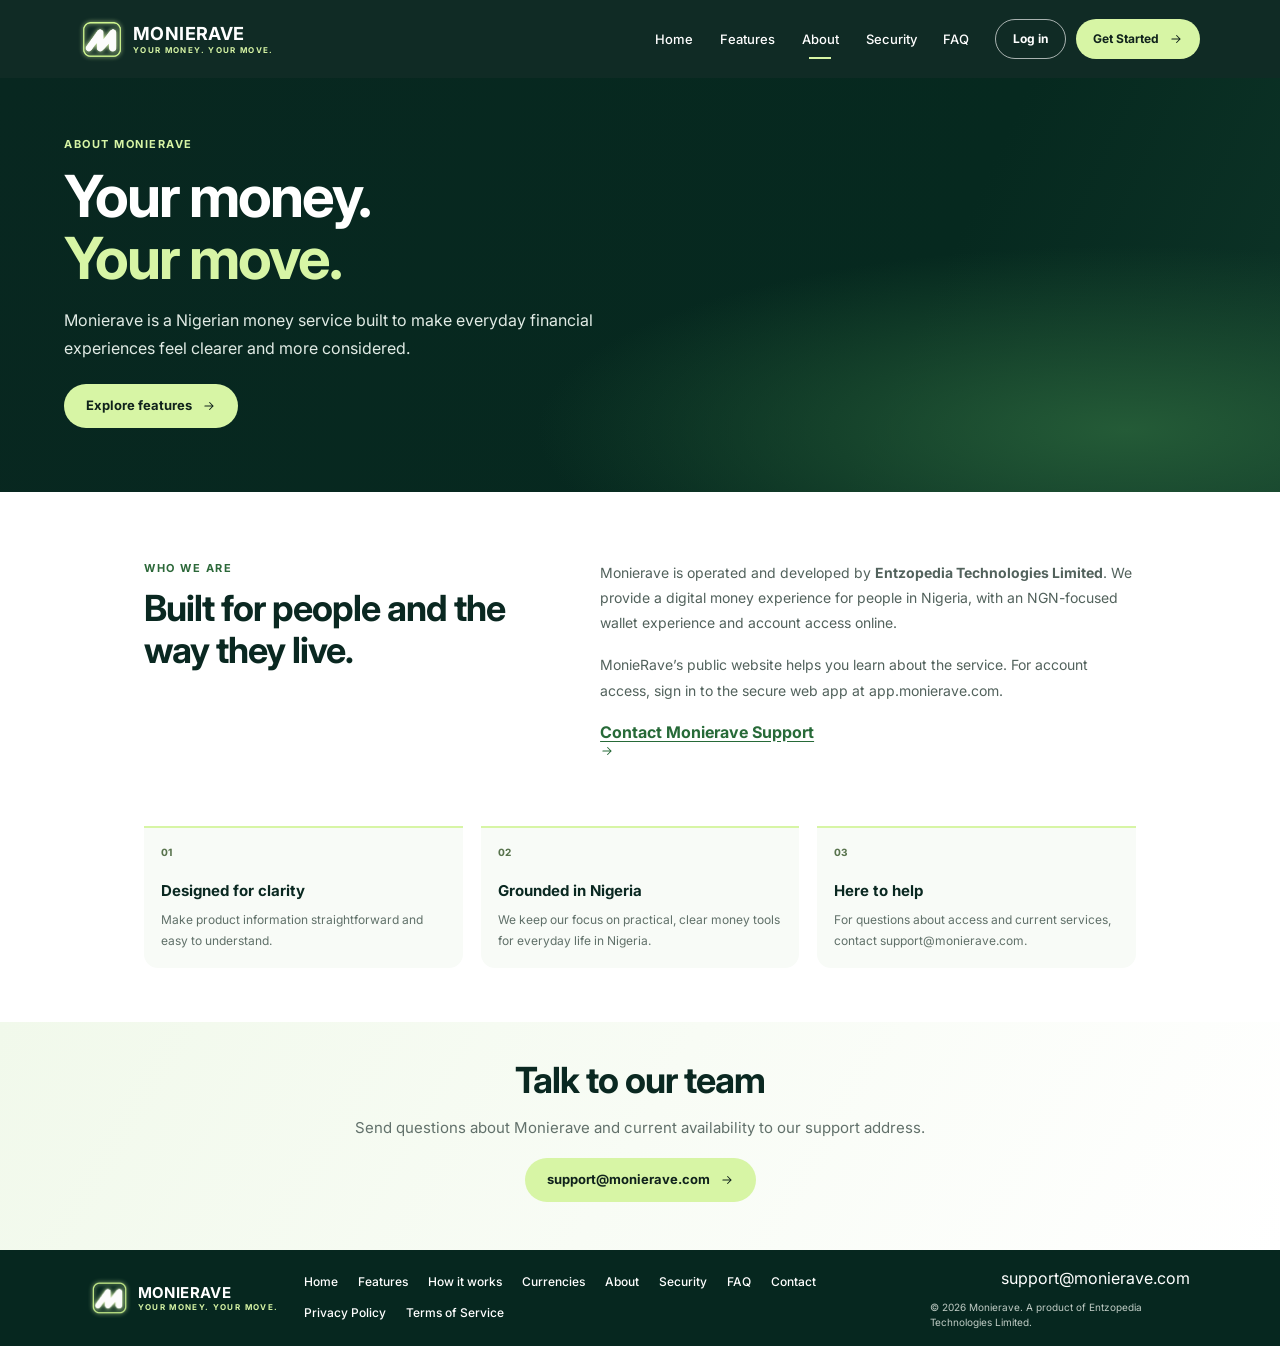
==== commit 35566f25: "Replace website logo with updated MonieRave icon" ====
--- a/about.html
+++ b/about.html
@@ -8,13 +8,13 @@
     <link rel="icon" href="assets/9DE9C3FB-DB99-4FD7-A342-2E4CF567C909.png?v=20261014" type="image/png" sizes="any" /><link rel="stylesheet" href="styles.css" /><script src="script.js" defer></script>
   </head>
   <body class="inner-page">
-    <header class="site-header"><a class="brand brand-light" href="index.html" aria-label="Monierave home"><img src="assets/9DE9C3FB-DB99-4FD7-A342-2E4CF567C909.png" alt="" /><span class="brand-copy"><strong>MONIERAVE</strong><small>YOUR MONEY. YOUR MOVE.</small></span></a><button class="menu-toggle" aria-expanded="false" aria-controls="primary-nav" aria-label="Open navigation"><span></span><span></span></button><nav id="primary-nav" class="primary-nav" aria-label="Main navigation"><a href="index.html">Home</a><a href="features.html">Features</a><a class="active" aria-current="page" href="about.html">About</a><a href="security.html">Security</a><a href="faq.html">FAQ</a></nav><div class="header-actions"><a class="button button-outline button-small" href="https://app.monierave.com/login">Log in</a><a class="button button-lime button-small" href="https://app.monierave.com/login?mode=signup">Get Started <svg class="icon icon-arrow" viewBox="0 0 24 24" fill="none" stroke="currentColor" stroke-width="1.8" stroke-linecap="round" stroke-linejoin="round" aria-hidden="true"><path d="M5 12h14M13 6l6 6-6 6"/></svg></a></div></header>
+    <header class="site-header"><a class="brand brand-light" href="index.html" aria-label="Monierave home"><img src="assets/ED38C9C1-3D6F-4AB4-882D-0A866B48E3E2.png" alt="" /><span class="brand-copy"><strong>MONIERAVE</strong><small>YOUR MONEY. YOUR MOVE.</small></span></a><button class="menu-toggle" aria-expanded="false" aria-controls="primary-nav" aria-label="Open navigation"><span></span><span></span></button><nav id="primary-nav" class="primary-nav" aria-label="Main navigation"><a href="index.html">Home</a><a href="features.html">Features</a><a class="active" aria-current="page" href="about.html">About</a><a href="security.html">Security</a><a href="faq.html">FAQ</a></nav><div class="header-actions"><a class="button button-outline button-small" href="https://app.monierave.com/login">Log in</a><a class="button button-lime button-small" href="https://app.monierave.com/login?mode=signup">Get Started <svg class="icon icon-arrow" viewBox="0 0 24 24" fill="none" stroke="currentColor" stroke-width="1.8" stroke-linecap="round" stroke-linejoin="round" aria-hidden="true"><path d="M5 12h14M13 6l6 6-6 6"/></svg></a></div></header>
     <main>
       <section class="page-hero"><div class="page-hero-inner"><p class="eyebrow eyebrow-lime">ABOUT MONIERAVE</p><h1>Your money.<br /><span>Your move.</span></h1><p>Monierave is a Nigerian money service built to make everyday financial experiences feel clearer and more considered.</p><a class="button button-lime" href="features.html">Explore features <svg class="icon icon-arrow" viewBox="0 0 24 24" fill="none" stroke="currentColor" stroke-width="1.8" stroke-linecap="round" stroke-linejoin="round" aria-hidden="true"><path d="M5 12h14M13 6l6 6-6 6"/></svg></a></div></section>
       <section class="page-content about-story"><div><p class="eyebrow eyebrow-green">WHO WE ARE</p><h2>Built for people and the way they live.</h2></div><div><p>Monierave is operated and developed by <strong>Entzopedia Technologies Limited</strong>. We provide a digital money experience for people in Nigeria, with an NGN-focused wallet experience and account access online.</p><p>MonieRave’s public website helps you learn about the service. For account access, sign in to the secure web app at app.monierave.com.</p><a class="text-link" href="mailto:support@monierave.com?subject=About%20Monierave">Contact Monierave Support <svg class="icon icon-arrow" viewBox="0 0 24 24" fill="none" stroke="currentColor" stroke-width="1.8" stroke-linecap="round" stroke-linejoin="round" aria-hidden="true"><path d="M5 12h14M13 6l6 6-6 6"/></svg></a></div></section>
       <section class="page-values"><article><span>01</span><h3>Designed for clarity</h3><p>Make product information straightforward and easy to understand.</p></article><article><span>02</span><h3>Grounded in Nigeria</h3><p>We keep our focus on practical, clear money tools for everyday life in Nigeria.</p></article><article><span>03</span><h3>Here to help</h3><p>For questions about access and current services, contact support@monierave.com.</p></article></section>
       <section class="page-contact"><h2>Talk to our team</h2><p>Send questions about Monierave and current availability to our support address.</p><a class="button button-lime" href="mailto:support@monierave.com">support@monierave.com <svg class="icon icon-arrow" viewBox="0 0 24 24" fill="none" stroke="currentColor" stroke-width="1.8" stroke-linecap="round" stroke-linejoin="round" aria-hidden="true"><path d="M5 12h14M13 6l6 6-6 6"/></svg></a></section>
     </main>
-    <footer class="site-footer"><a class="brand brand-light" href="index.html"><img src="assets/9DE9C3FB-DB99-4FD7-A342-2E4CF567C909.png" alt="" /><span class="brand-copy"><strong>MONIERAVE</strong><small>YOUR MONEY. YOUR MOVE.</small></span></a><nav aria-label="Footer navigation"><a href="index.html">Home</a><a href="features.html">Features</a><a href="how-it-works.html">How it works</a><a href="currencies.html">Currencies</a><a href="about.html">About</a><a href="security.html">Security</a><a href="faq.html">FAQ</a><a href="contact.html">Contact</a><a href="privacy-policy.html">Privacy Policy</a><a href="terms.html">Terms of Service</a></nav><div class="footer-meta"><a class="support-link" href="mailto:support@monierave.com">support@monierave.com</a><small>© <span id="year">2026</span> Monierave. A product of Entzopedia Technologies Limited.</small></div></footer>
+    <footer class="site-footer"><a class="brand brand-light" href="index.html"><img src="assets/ED38C9C1-3D6F-4AB4-882D-0A866B48E3E2.png" alt="" /><span class="brand-copy"><strong>MONIERAVE</strong><small>YOUR MONEY. YOUR MOVE.</small></span></a><nav aria-label="Footer navigation"><a href="index.html">Home</a><a href="features.html">Features</a><a href="how-it-works.html">How it works</a><a href="currencies.html">Currencies</a><a href="about.html">About</a><a href="security.html">Security</a><a href="faq.html">FAQ</a><a href="contact.html">Contact</a><a href="privacy-policy.html">Privacy Policy</a><a href="terms.html">Terms of Service</a></nav><div class="footer-meta"><a class="support-link" href="mailto:support@monierave.com">support@monierave.com</a><small>© <span id="year">2026</span> Monierave. A product of Entzopedia Technologies Limited.</small></div></footer>
   </body>
 </html>
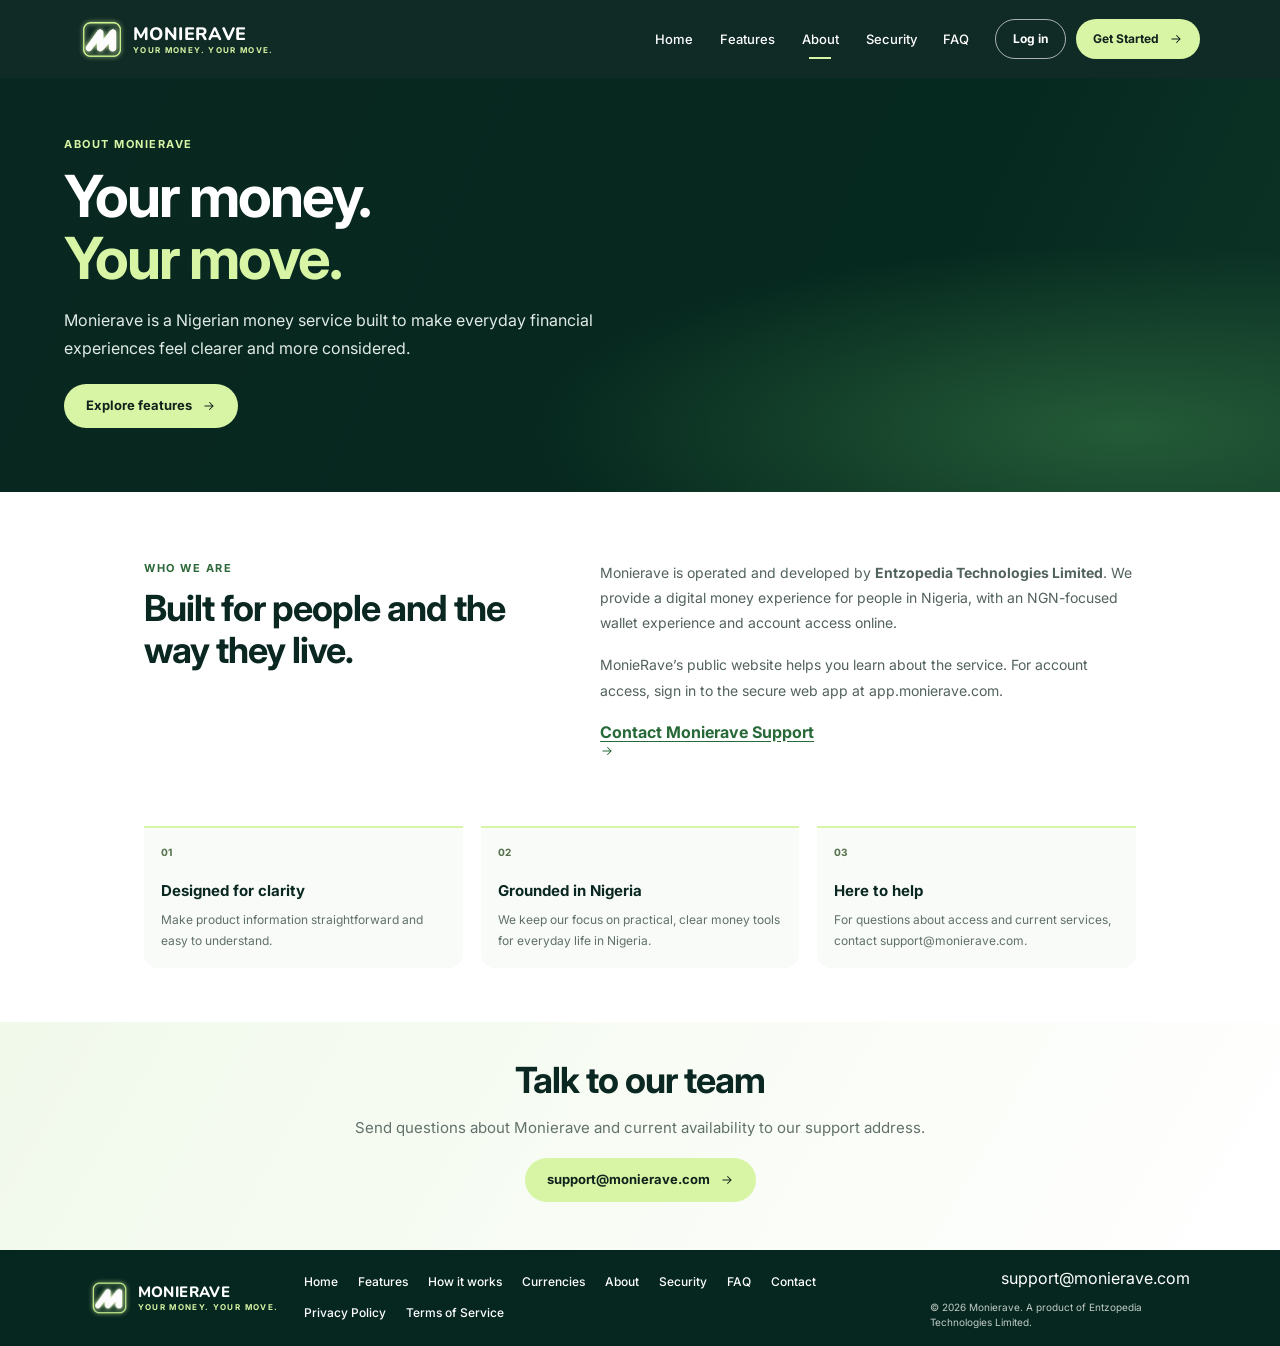
==== commit cee707a9: "Refresh brand font and logo cache across website" ====
--- a/about.html
+++ b/about.html
@@ -5,7 +5,8 @@
     <meta name="description" content="Learn about Monierave, operated and developed by Entzopedia Technologies Limited." /><link rel="canonical" href="https://monierave.com/about.html" />
     <title>About — Monierave</title>
     <link rel="preconnect" href="https://fonts.googleapis.com" /><link rel="preconnect" href="https://fonts.gstatic.com" crossorigin /><link href="https://fonts.googleapis.com/css2?family=Inter:wght@400;500;600;700;800&display=swap" rel="stylesheet" />
-    <link rel="icon" href="assets/9DE9C3FB-DB99-4FD7-A342-2E4CF567C909.png?v=20261014" type="image/png" sizes="any" /><link rel="stylesheet" href="styles.css" /><script src="script.js" defer></script>
+    <link href="https://fonts.googleapis.com/css2?family=Nunito:wght@800&display=swap" rel="stylesheet" />
+    <link rel="icon" href="assets/9DE9C3FB-DB99-4FD7-A342-2E4CF567C909.png?v=20261014" type="image/png" sizes="any" /><link rel="stylesheet" href="/styles.css?v=20261014-wordmark-fix" /><script src="script.js" defer></script>
   </head>
   <body class="inner-page">
     <header class="site-header"><a class="brand brand-light" href="index.html" aria-label="Monierave home"><img src="assets/ED38C9C1-3D6F-4AB4-882D-0A866B48E3E2.png" alt="" /><span class="brand-copy"><strong>MONIERAVE</strong><small>YOUR MONEY. YOUR MOVE.</small></span></a><button class="menu-toggle" aria-expanded="false" aria-controls="primary-nav" aria-label="Open navigation"><span></span><span></span></button><nav id="primary-nav" class="primary-nav" aria-label="Main navigation"><a href="index.html">Home</a><a href="features.html">Features</a><a class="active" aria-current="page" href="about.html">About</a><a href="security.html">Security</a><a href="faq.html">FAQ</a></nav><div class="header-actions"><a class="button button-outline button-small" href="https://app.monierave.com/login">Log in</a><a class="button button-lime button-small" href="https://app.monierave.com/login?mode=signup">Get Started <svg class="icon icon-arrow" viewBox="0 0 24 24" fill="none" stroke="currentColor" stroke-width="1.8" stroke-linecap="round" stroke-linejoin="round" aria-hidden="true"><path d="M5 12h14M13 6l6 6-6 6"/></svg></a></div></header>
--- a/styles.css
+++ b/styles.css
@@ -1,3 +1,4 @@
+@import url('https://fonts.googleapis.com/css2?family=Nunito:wght@800&display=swap');
 :root{--forest:#102B25;--forest-deep:#06251f;--forest-soft:#205a3b;--lime:#D7F5A5;--white:#fff;--mist:#F3F5F4;--ink:#0a2821;--muted:#5d6b67;--line:#e6ece8;font-family:Inter,Arial,sans-serif;color:var(--ink);font-synthesis:none;text-rendering:optimizeLegibility}*{box-sizing:border-box}html{scroll-behavior:smooth;scroll-padding-top:88px}body{margin:0;background:var(--white);font-size:14px}a{color:inherit;text-decoration:none}.site-header{height:78px;position:absolute;z-index:5;top:0;left:50%;transform:translateX(-50%);width:min(1120px,calc(100% - 9vw));display:flex;align-items:center;justify-content:space-between;color:white}.brand{display:inline-flex;align-items:center;gap:9px;flex:none}.brand>img{width:44px;height:44px}.brand-copy{display:grid;gap:3px;line-height:1}.brand-copy strong{font-size:17px;letter-spacing:.4px}.brand-copy small{font-size:7px;letter-spacing:1.35px;color:var(--lime);font-weight:700}.primary-nav{display:flex;align-items:center;gap:34px;margin-left:55px}.primary-nav a,.site-footer nav a{font-size:11px;font-weight:500;transition:color .2s}.primary-nav a:hover,.site-footer nav a:hover{color:var(--lime)}.primary-nav .active{position:relative}.primary-nav .active:after{content:"";position:absolute;width:22px;height:2px;bottom:-10px;left:50%;transform:translateX(-50%);background:var(--lime)}.header-actions{display:flex;gap:10px}.button{height:43px;padding:0 22px;border-radius:28px;display:inline-flex;align-items:center;justify-content:center;gap:10px;font-size:11px;font-weight:700;transition:transform .2s,box-shadow .2s}.button:hover{transform:translateY(-2px);box-shadow:0 9px 24px #0002}.button-lime{background:var(--lime);color:#10221c}.button-outline{border:1px solid #ffffffa3;color:white}.button-small{height:32px;padding:0 20px;font-size:10px}.menu-toggle{display:none}.hero{position:relative;min-height:535px;overflow:hidden;background:radial-gradient(ellipse at 86% 100%,#18452c 0,transparent 36%),linear-gradient(115deg,#082720 0%,#03251e 65%,#062b22 100%);color:white}.hero:after{content:"";position:absolute;right:-125px;top:105px;width:320px;height:300px;border-radius:56% 0 0 42%;background:linear-gradient(145deg,#357040,#123927);opacity:.42;transform:rotate(-15deg)}.hero-glow{position:absolute;border:1px solid #b8e68a1c;border-radius:50%;pointer-events:none}.glow-one{width:520px;height:520px;right:-40px;bottom:-385px;box-shadow:0 0 0 35px #b8e68a09,0 0 0 80px #b8e68a08}.glow-two{width:260px;height:260px;left:39%;bottom:-195px;background:#d7f5a508}.hero-inner{max-width:1120px;min-height:535px;margin:auto;padding:126px 0 55px;display:grid;grid-template-columns:.95fr 1.05fr;align-items:center;position:relative;z-index:1}.hero-copy{padding:0 0 0 0;max-width:460px;z-index:2}.eyebrow{font-size:10px;letter-spacing:1.5px;font-weight:700;margin:0 0 12px}.eyebrow-lime{color:var(--lime)}.eyebrow-green{color:#2c6839}.hero h1{font-size:47px;line-height:1.08;letter-spacing:-2px;margin:0 0 14px;font-weight:750}.hero h1 span{color:var(--lime)}.hero-intro{font-size:13px;line-height:1.65;color:#eff4f1;max-width:375px;margin:0 0 18px}.hero-actions{display:flex;align-items:center;gap:20px}.watch-link{display:inline-flex;align-items:center;gap:9px;font-size:10px;font-weight:600}.play-icon{width:31px;height:31px;border:1px solid #d7f5a5a6;border-radius:50%;display:grid;place-items:center;color:var(--lime);font-size:10px;padding-left:2px}.trust-row{display:flex;align-items:center;gap:23px;margin-top:37px;white-space:nowrap}.trust-row span{display:flex;align-items:center;gap:8px;font-size:9px;font-weight:600}.trust-row i{font-style:normal;width:29px;height:29px;border-radius:50%;background:#ffffff13;color:white;display:grid;place-items:center;font-size:16px}.hero-phones{height:425px;position:relative;align-self:end;display:flex;align-items:flex-start;justify-content:center;gap:0;padding-left:8px}.phone{position:relative;width:244px;height:454px;border:5px solid #d8ddd8;border-bottom-width:7px;border-radius:37px;background:#fff;color:#12231e;box-shadow:0 8px 20px #0009,0 0 0 2px #5b6962;overflow:hidden;padding:15px 12px 8px;font-size:8px}.phone-home{z-index:2;margin:0 -6px 0 0;transform:rotate(-2deg)}.phone-card{height:389px;margin-top:54px;z-index:1;transform:rotate(2deg);padding-top:17px}.phone-notch{position:absolute;top:0;left:50%;transform:translateX(-50%);height:18px;width:82px;border-radius:0 0 12px 12px;background:#080d0c}.phone-status{display:flex;justify-content:space-between;font-size:8px;font-weight:700;margin:0 0 17px;padding:1px 3px}.phone-greeting{display:flex;align-items:center;gap:8px;font-size:8px;line-height:1.5;margin-bottom:9px}.phone-greeting b{font-size:11px}.avatar{width:25px;height:25px;background:linear-gradient(135deg,#bc774e,#293a34);border-radius:50%;display:grid;place-items:center;color:white;font-weight:bold}.bell{margin-left:auto;font-size:15px}.wallet-card{background:#073428;color:white;border-radius:13px;padding:12px 11px 10px;box-shadow:inset 0 0 0 1px #9ccf8b33}.wallet-card>small{font-size:7px;letter-spacing:.5px}.wallet-card>small span{float:right}.wallet-card>strong{font-size:19px;display:block;margin:7px 0 13px}.wallet-card sup{font-size:10px}.quick-actions{display:flex;justify-content:space-between;text-align:center}.quick-actions>span{width:36px;height:31px;border-radius:7px;background:var(--lime);color:#102b25;font-size:17px;padding-top:4px}.quick-actions small{display:block;font-size:6px;margin-top:4px;color:#fff;white-space:nowrap}.transactions{margin:11px -12px 0;padding:11px 12px;background:#fff;border-radius:12px 12px 0 0}.transaction-title{font-size:8px;font-weight:700;margin-bottom:11px}.transaction-title span{float:right;color:#438c42}.transaction{display:grid;grid-template-columns:24px 1fr auto;gap:6px;align-items:center;margin:10px 0;font-size:7px}.transaction>span{font-weight:600}.transaction small{display:block;color:#87918d;font-size:6px;font-weight:400;margin-top:3px}.transaction strong{text-align:right;font-size:7px;color:#238744}.transaction strong small{color:#89938f}.merchant{width:19px;height:19px;border-radius:50%;display:grid;place-items:center;font-size:11px;background:#f2f4f3}.merchant.blue{color:#1968c0}.merchant.red{color:#e32842}.merchant.orange{color:#ee9e14}.phone-tabs{position:absolute;bottom:5px;left:0;right:0;display:flex;justify-content:space-around;text-align:center;border-top:1px solid #e8ecea;padding:7px 2px 1px;font-size:11px;color:#496057}.phone-tabs small{display:block;font-size:6px;margin-top:2px}.card-heading{margin:8px 0 10px;font-size:11px;font-weight:700}.card-heading span{float:right;color:#68a244}.debit-card{padding:13px 11px 10px;height:102px;border-radius:12px;color:white;background:linear-gradient(125deg,#073b2d,#071f19);box-shadow:0 5px 10px #1235;font-size:7px}.debit-brand{display:flex;align-items:center;font-size:7px;letter-spacing:.4px}.debit-brand img{width:18px;height:18px;margin-right:4px}.debit-card>small{float:right;margin-top:-15px}.debit-card p{font-size:9px;letter-spacing:1px;margin:18px 0 7px}.debit-card>b{font-size:6px;letter-spacing:.5px}.debit-card>b span{float:right;font-size:12px;font-style:italic}.view-card{text-align:center;border:1px solid #e6eae7;padding:8px;margin:7px 0 14px;border-radius:5px;font-size:7px;color:#49645a}.control-heading{font-size:9px;font-weight:700;margin:13px 0 8px}.control-heading span{float:right;color:#aaa}.control-row{padding:10px 2px;border-bottom:1px solid #edf0ee;font-size:7px}.control-row>span:last-child{float:right}.toggle{display:inline-block;width:22px;height:12px;border-radius:8px;background:#e6ebe8;vertical-align:middle;position:relative}.toggle:after{content:"";position:absolute;left:2px;top:2px;width:8px;height:8px;border-radius:50%;background:white;box-shadow:0 1px 2px #0003}.toggle.on{background:#40944f}.toggle.on:after{left:12px}.section-pad{padding-left:max(7vw,calc((100% - 1120px)/2));padding-right:max(7vw,calc((100% - 1120px)/2))}.features{display:grid;grid-template-columns:.9fr 1.6fr;gap:60px;padding-top:50px;padding-bottom:35px;background:linear-gradient(130deg,#f8faf8,#fff 70%)}h2{font-size:29px;line-height:1.15;letter-spacing:-1px;margin:0 0 13px;color:#0a2821}.features-intro h2 span{color:#28643a}.features-intro>p:not(.eyebrow){font-size:12px;line-height:1.65;color:#52625c;max-width:300px;margin:0 0 16px}.features-intro .button{height:37px;padding:0 20px;font-size:10px}.feature-grid{display:grid;grid-template-columns:repeat(3,1fr);gap:15px}.feature-card{min-height:119px;border-radius:15px;background:#fff;padding:13px 15px;box-shadow:0 6px 28px #1839250a;border:1px solid #f1f4f2}.feature-icon{width:34px;height:34px;border-radius:12px;background:linear-gradient(135deg,#e4f8c4,#c9f294);display:grid;place-items:center;font-size:18px;color:#102b25;margin-bottom:10px}.feature-card h3{margin:0 0 6px;font-size:10px}.feature-card p{font-size:9px;color:#63716b;line-height:1.6;margin:0;max-width:165px}.app-section{display:grid;grid-template-columns:1.25fr .8fr;gap:65px;align-items:center;padding-top:30px;padding-bottom:35px;background:radial-gradient(ellipse at 19% 84%,#dff3d5aa,transparent 43%),linear-gradient(110deg,#f5faf2,#fff 85%);border-top:1px solid #e8f1e4}.app-preview{height:300px;display:flex;align-items:flex-end;justify-content:center;position:relative;padding:0 20px}.app-preview:before{content:"";position:absolute;width:450px;height:180px;left:5%;bottom:0;background:#e6f4df;border-radius:50% 50% 0 0;opacity:.7}.mini-phone{height:265px;width:148px;border:4px solid #d7dfd8;border-radius:24px;background:white;position:relative;z-index:1;box-shadow:0 6px 14px #14271d42;padding:23px 8px 8px;font-size:7px;overflow:hidden}.mini-send{transform:rotate(-2deg);margin-right:-6px;height:243px}.mini-home{height:291px;width:165px;z-index:2}.mini-cards{transform:rotate(2deg);margin-left:-5px;height:253px}.mini-status{font-size:6px;font-weight:bold;margin-bottom:13px}.mini-phone>p{font-size:8px;font-weight:700}.mini-chip{background:#d7f5a5;border-radius:9px;padding:5px;width:max-content;margin:13px 0}.mini-phone label{display:block;font-size:6px;color:#89938e;margin:8px 0 3px}.mini-field{border:1px solid #e8ece9;border-radius:5px;padding:6px;font-size:7px}.mini-send button{margin-top:12px;background:var(--lime);border:0;border-radius:8px;width:100%;padding:7px;font-size:7px;font-weight:700}.mini-welcome{font-size:8px;margin-bottom:8px}.mini-balance{background:#073428;color:white;border-radius:10px;padding:10px 8px;font-size:7px}.mini-balance strong{display:block;font-size:13px;margin-top:5px}.mini-lines{margin-top:12px;font-size:7px;line-height:2;color:#263b33}.mini-lines hr{border:0;border-top:1px solid #edf0ee;margin:8px 0}.mini-nav{position:absolute;bottom:8px;left:0;right:0;text-align:center;border-top:1px solid #e7ece9;padding:8px 0 0}.mini-cards .debit-card{margin-top:18px;padding:10px 8px;height:82px}.mini-cards .debit-card p{margin:11px 0 5px}.app-copy h2{font-size:28px;text-transform:none}.app-copy>p:not(.eyebrow){font-size:11px;line-height:1.65;color:#53625c}.app-copy ul{list-style:none;padding:0;margin:13px 0}.app-copy li{margin:9px 0;font-size:10px}.app-copy li:before{content:"✓";display:inline-grid;place-items:center;background:#d7f5a5;width:14px;height:14px;border-radius:50%;margin-right:8px;font-weight:bold}.app-copy .store-note{font-size:9px;color:#77837d}.currencies{max-width:1120px;margin:0 auto 27px;padding:22px 27px;min-height:111px;display:flex;align-items:center;justify-content:space-between;gap:25px;border-radius:15px;color:white;background:linear-gradient(110deg,#06271f,#0c3027);position:relative;overflow:hidden}.currencies:after{content:"";position:absolute;inset:0;background:repeating-linear-gradient(135deg,transparent,transparent 12px,#ffffff06 13px,#ffffff06 14px);pointer-events:none}.currencies>div{position:relative;z-index:1}.currencies .eyebrow{font-size:8px;margin-bottom:7px}.currencies h2{color:white;font-size:20px;margin:0 0 5px;letter-spacing:-.4px}.currencies>div>p:last-child{margin:0;font-size:9px;line-height:1.5;color:#d5e0d9}.currency-list{display:flex;gap:12px}.currency-item{width:78px;height:77px;border-radius:13px;background:#ffffff12;display:grid;align-content:center;justify-items:center;gap:3px}.currency-item b{font-size:20px;font-weight:500}.currency-item strong{font-size:9px}.currency-item small{font-size:7px;color:#d0ddd5}.currency-item.current{background:var(--lime);color:#11261e}.currency-item.current small{color:#52634d}.faq-section{padding-top:50px;padding-bottom:57px;display:grid;grid-template-columns:.8fr 1.2fr;gap:70px;background:#fbfcfb}.faq-section h2{font-size:28px}.faq-list details{border-bottom:1px solid var(--line);padding:15px 0}.faq-list summary{font-size:12px;font-weight:650;cursor:pointer;list-style:none;display:flex;justify-content:space-between}.faq-list summary::-webkit-details-marker{display:none}.faq-list summary span{color:#498443;font-size:17px;line-height:12px}.faq-list details[open] summary span{transform:rotate(45deg)}.faq-list details p{font-size:11px;color:#64716c;line-height:1.65;max-width:620px}.closing-cta{min-height:92px;display:flex;align-items:center;justify-content:space-between;gap:25px;padding:18px max(7vw,calc((100% - 1120px)/2));background:linear-gradient(100deg,#f0f9e9,#fff)}.brand-dark .brand-copy small{color:#77954e}.closing-cta>div{flex:1;margin-left:20px}.closing-cta h2{font-size:16px;margin:0 0 5px;letter-spacing:-.2px}.closing-cta p{font-size:9px;color:#67746d;margin:0}.closing-cta .button{height:37px;font-size:9px}.site-footer{min-height:94px;padding:16px max(7vw,calc((100% - 1120px)/2));background:#06271f;color:white;display:flex;align-items:center;justify-content:space-between;gap:22px}.site-footer .brand>img{width:39px;height:39px}.site-footer .brand-copy strong{font-size:15px}.site-footer nav{display:flex;gap:22px}.site-footer nav a{font-size:9px}.footer-meta{display:grid;justify-items:end;gap:9px}.social-links{display:flex;gap:10px}.social-links a{font-weight:700;font-size:12px;width:18px;height:18px;display:grid;place-items:center}.footer-meta>small{font-size:8px;color:#c0ccc5}
 @media(max-width:900px){.site-header{width:calc(100% - 48px)}.hero-inner{padding-left:6vw;padding-right:4vw;grid-template-columns:.9fr 1.1fr}.hero h1{font-size:40px}.hero-phones{transform:scale(.82);transform-origin:right bottom;margin-left:-50px}.trust-row{gap:12px}.trust-row span{font-size:8px}.section-pad{padding-left:6vw;padding-right:6vw}.features{gap:28px}.feature-grid{gap:9px}.feature-card{padding:11px;min-height:120px}.app-section{gap:30px}.currencies{margin-left:6vw;margin-right:6vw}.currency-list{gap:7px}.currency-item{width:66px}.faq-section{gap:30px}.closing-cta,.site-footer{padding-left:6vw;padding-right:6vw}}
 @media(max-width:650px){html{scroll-padding-top:70px}.site-header{height:68px;width:calc(100% - 36px)}.brand>img{width:39px;height:39px}.brand-copy strong{font-size:15px}.brand-copy small{font-size:6px}.menu-toggle{display:grid;gap:5px;order:3;background:none;border:0;padding:8px}.menu-toggle span{width:22px;height:2px;background:white}.primary-nav{display:none;position:absolute;left:-18px;right:-18px;top:68px;margin:0;padding:12px 22px 18px;background:#082920;flex-direction:column;align-items:flex-start;gap:0;box-shadow:0 12px 18px #0003}.primary-nav.open{display:flex}.primary-nav a{width:100%;padding:12px 0}.primary-nav .active:after{display:none}.header-actions{margin-left:auto;margin-right:9px;gap:6px}.button-small{height:29px;padding:0 13px;font-size:9px}.header-actions .button-outline{display:none}.hero{min-height:unset}.hero-inner{min-height:unset;padding:112px 22px 0;display:flex;flex-direction:column;align-items:stretch}.hero-copy{max-width:none}.eyebrow{font-size:9px}.hero h1{font-size:42px;letter-spacing:-1.7px}.hero-intro{font-size:12px;max-width:440px}.hero-actions{gap:13px}.hero-actions .button{height:39px;padding:0 15px;font-size:9px}.watch-link{font-size:9px}.play-icon{height:28px;width:28px}.trust-row{margin-top:22px;justify-content:space-between;gap:5px}.trust-row span{font-size:7px;gap:5px}.trust-row i{width:25px;height:25px}.hero-phones{height:375px;transform:scale(.78);transform-origin:top center;margin:25px -25% -80px;justify-content:center;align-self:center;width:128%}.phone{width:234px;height:426px}.phone-card{height:366px;margin-top:44px}.section-pad{padding-left:22px;padding-right:22px}.features{display:block;padding-top:48px;padding-bottom:28px}.features-intro{margin-bottom:24px}.features-intro h2{font-size:27px}.features-intro>p:not(.eyebrow){font-size:11px}.feature-grid{grid-template-columns:repeat(2,minmax(0,1fr));gap:10px}.feature-card{min-height:119px;padding:12px}.feature-card h3{font-size:9px}.feature-card p{font-size:8px}.app-section{display:flex;flex-direction:column-reverse;gap:8px;padding-top:30px;padding-bottom:28px}.app-copy{width:100%}.app-copy h2{font-size:27px}.app-copy>p:not(.eyebrow){max-width:430px}.app-preview{width:100%;height:270px;padding:0}.mini-phone{transform:scale(.88);transform-origin:bottom center}.mini-send{margin-right:-13px}.mini-cards{margin-left:-13px}.currencies{margin:10px 16px 22px;padding:19px 17px;display:block;border-radius:14px}.currencies h2{font-size:19px}.currencies>div>p:last-child{max-width:290px}.currency-list{margin-top:15px;justify-content:space-between;gap:6px}.currency-item{width:calc(25% - 5px);height:70px}.currency-item b{font-size:18px}.currency-item strong{font-size:8px}.currency-item small{font-size:6px}.faq-section{display:block;padding-top:40px;padding-bottom:42px}.faq-section>div:first-child{margin-bottom:20px}.faq-section h2{font-size:25px}.faq-list summary{font-size:11px}.faq-list details p{font-size:10px}.closing-cta{padding:20px 22px;display:grid;grid-template-columns:1fr auto;gap:13px}.closing-cta .brand{grid-column:1/-1}.closing-cta>div{margin:0}.closing-cta h2{font-size:14px}.closing-cta p{font-size:8px;line-height:1.5}.closing-cta .button{padding:0 13px;white-space:nowrap}.site-footer{padding:22px;display:grid;grid-template-columns:1fr auto;gap:17px}.site-footer nav{grid-column:1/-1;grid-row:2;gap:17px;flex-wrap:wrap}.site-footer nav a{font-size:8px}.footer-meta{grid-column:2;grid-row:1/3}.footer-meta>small{font-size:7px;text-align:right}}
@@ -837,3 +838,14 @@
   .currencies .currency-item small,
   .page-banner .currency-item small { font-size: 11px; }
 }
+
+
+/* MonieRave brand wordmark: consistent Nunito ExtraBold across site header and footer. */
+.site-header .brand-copy strong,
+.site-footer .brand-copy strong,
+.brand .brand-copy strong {
+  font-family: 'Nunito', sans-serif !important;
+  font-weight: 800 !important;
+  text-shadow: none !important;
+  filter: none !important;
+}
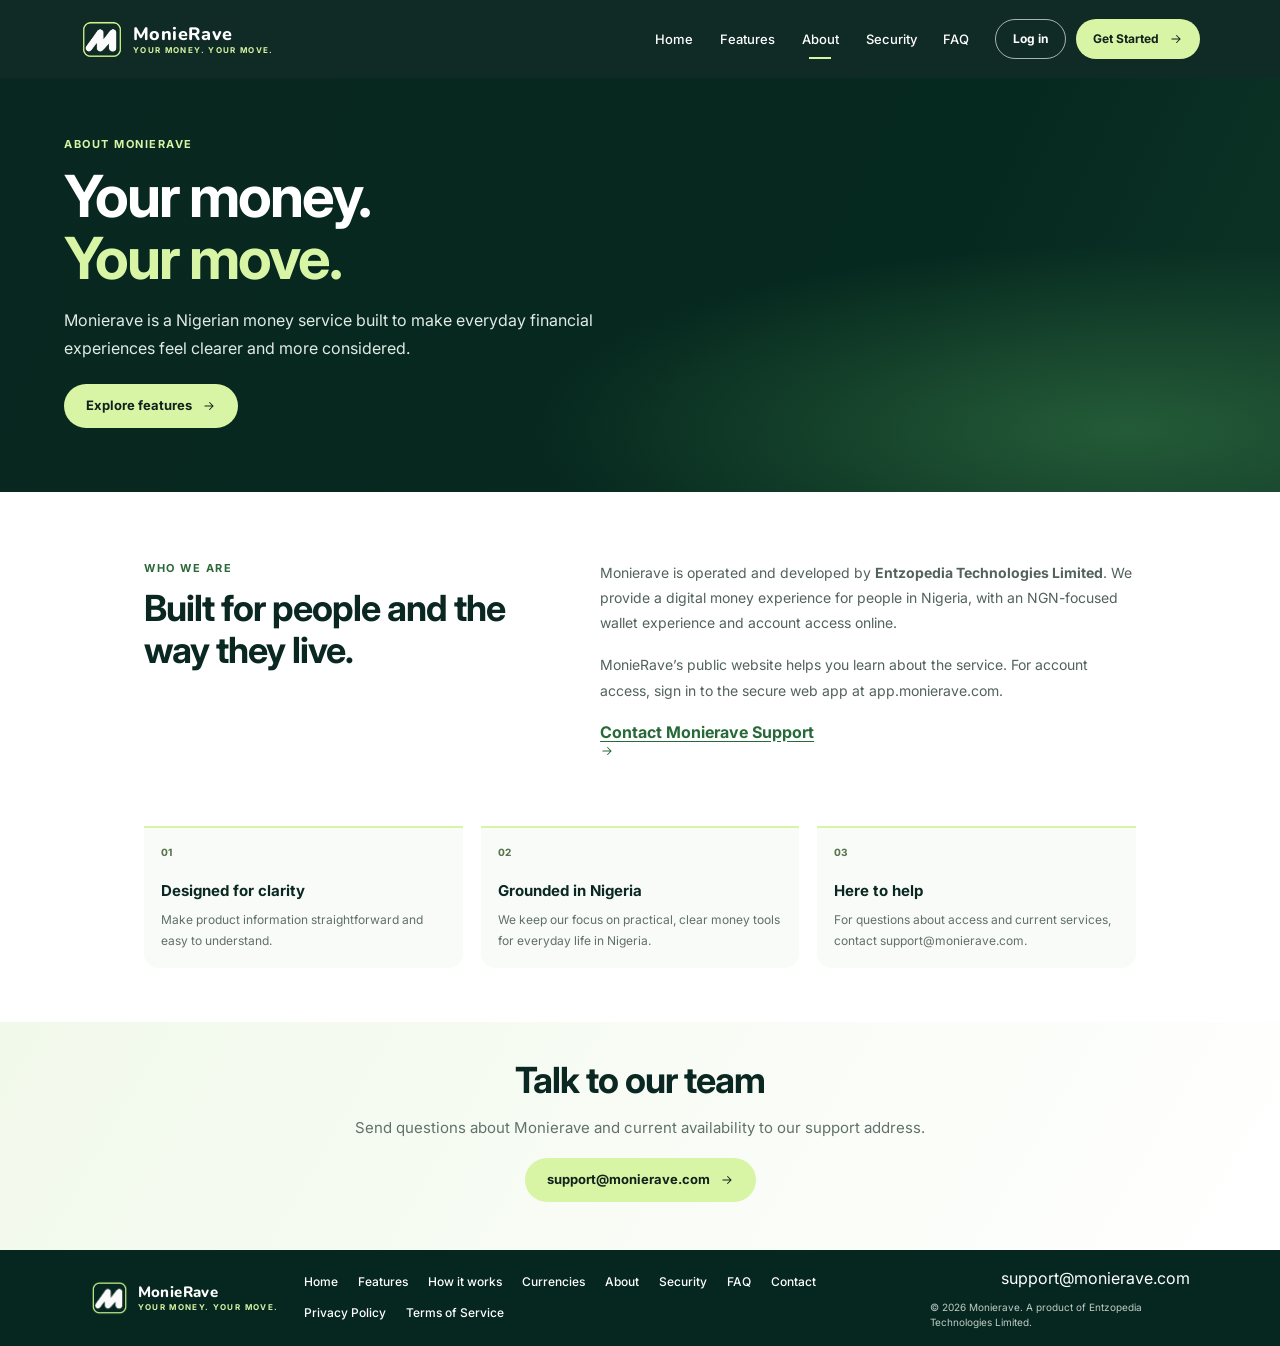
==== commit 19365282: "Match MonieRave wordmark casing" ====
--- a/about.html
+++ b/about.html
@@ -6,16 +6,16 @@
     <title>About — Monierave</title>
     <link rel="preconnect" href="https://fonts.googleapis.com" /><link rel="preconnect" href="https://fonts.gstatic.com" crossorigin /><link href="https://fonts.googleapis.com/css2?family=Inter:wght@400;500;600;700;800&display=swap" rel="stylesheet" />
     <link href="https://fonts.googleapis.com/css2?family=Nunito:wght@800&display=swap" rel="stylesheet" />
-    <link rel="icon" href="assets/9DE9C3FB-DB99-4FD7-A342-2E4CF567C909.png?v=20261014" type="image/png" sizes="any" /><link rel="stylesheet" href="/styles.css?v=20261014-wordmark-fix" /><script src="script.js" defer></script>
+    <link rel="icon" href="assets/9DE9C3FB-DB99-4FD7-A342-2E4CF567C909.png?v=20261014" type="image/png" sizes="any" /><link rel="stylesheet" href="/styles.css?v=20261014-brand-case" /><script src="script.js" defer></script>
   </head>
   <body class="inner-page">
-    <header class="site-header"><a class="brand brand-light" href="index.html" aria-label="Monierave home"><img src="assets/ED38C9C1-3D6F-4AB4-882D-0A866B48E3E2.png" alt="" /><span class="brand-copy"><strong>MONIERAVE</strong><small>YOUR MONEY. YOUR MOVE.</small></span></a><button class="menu-toggle" aria-expanded="false" aria-controls="primary-nav" aria-label="Open navigation"><span></span><span></span></button><nav id="primary-nav" class="primary-nav" aria-label="Main navigation"><a href="index.html">Home</a><a href="features.html">Features</a><a class="active" aria-current="page" href="about.html">About</a><a href="security.html">Security</a><a href="faq.html">FAQ</a></nav><div class="header-actions"><a class="button button-outline button-small" href="https://app.monierave.com/login">Log in</a><a class="button button-lime button-small" href="https://app.monierave.com/login?mode=signup">Get Started <svg class="icon icon-arrow" viewBox="0 0 24 24" fill="none" stroke="currentColor" stroke-width="1.8" stroke-linecap="round" stroke-linejoin="round" aria-hidden="true"><path d="M5 12h14M13 6l6 6-6 6"/></svg></a></div></header>
+    <header class="site-header"><a class="brand brand-light" href="index.html" aria-label="Monierave home"><img src="assets/ED38C9C1-3D6F-4AB4-882D-0A866B48E3E2.png" alt="" /><span class="brand-copy"><strong>Monie<span>Rave</span></strong><small>YOUR MONEY. YOUR MOVE.</small></span></a><button class="menu-toggle" aria-expanded="false" aria-controls="primary-nav" aria-label="Open navigation"><span></span><span></span></button><nav id="primary-nav" class="primary-nav" aria-label="Main navigation"><a href="index.html">Home</a><a href="features.html">Features</a><a class="active" aria-current="page" href="about.html">About</a><a href="security.html">Security</a><a href="faq.html">FAQ</a></nav><div class="header-actions"><a class="button button-outline button-small" href="https://app.monierave.com/login">Log in</a><a class="button button-lime button-small" href="https://app.monierave.com/login?mode=signup">Get Started <svg class="icon icon-arrow" viewBox="0 0 24 24" fill="none" stroke="currentColor" stroke-width="1.8" stroke-linecap="round" stroke-linejoin="round" aria-hidden="true"><path d="M5 12h14M13 6l6 6-6 6"/></svg></a></div></header>
     <main>
       <section class="page-hero"><div class="page-hero-inner"><p class="eyebrow eyebrow-lime">ABOUT MONIERAVE</p><h1>Your money.<br /><span>Your move.</span></h1><p>Monierave is a Nigerian money service built to make everyday financial experiences feel clearer and more considered.</p><a class="button button-lime" href="features.html">Explore features <svg class="icon icon-arrow" viewBox="0 0 24 24" fill="none" stroke="currentColor" stroke-width="1.8" stroke-linecap="round" stroke-linejoin="round" aria-hidden="true"><path d="M5 12h14M13 6l6 6-6 6"/></svg></a></div></section>
       <section class="page-content about-story"><div><p class="eyebrow eyebrow-green">WHO WE ARE</p><h2>Built for people and the way they live.</h2></div><div><p>Monierave is operated and developed by <strong>Entzopedia Technologies Limited</strong>. We provide a digital money experience for people in Nigeria, with an NGN-focused wallet experience and account access online.</p><p>MonieRave’s public website helps you learn about the service. For account access, sign in to the secure web app at app.monierave.com.</p><a class="text-link" href="mailto:support@monierave.com?subject=About%20Monierave">Contact Monierave Support <svg class="icon icon-arrow" viewBox="0 0 24 24" fill="none" stroke="currentColor" stroke-width="1.8" stroke-linecap="round" stroke-linejoin="round" aria-hidden="true"><path d="M5 12h14M13 6l6 6-6 6"/></svg></a></div></section>
       <section class="page-values"><article><span>01</span><h3>Designed for clarity</h3><p>Make product information straightforward and easy to understand.</p></article><article><span>02</span><h3>Grounded in Nigeria</h3><p>We keep our focus on practical, clear money tools for everyday life in Nigeria.</p></article><article><span>03</span><h3>Here to help</h3><p>For questions about access and current services, contact support@monierave.com.</p></article></section>
       <section class="page-contact"><h2>Talk to our team</h2><p>Send questions about Monierave and current availability to our support address.</p><a class="button button-lime" href="mailto:support@monierave.com">support@monierave.com <svg class="icon icon-arrow" viewBox="0 0 24 24" fill="none" stroke="currentColor" stroke-width="1.8" stroke-linecap="round" stroke-linejoin="round" aria-hidden="true"><path d="M5 12h14M13 6l6 6-6 6"/></svg></a></section>
     </main>
-    <footer class="site-footer"><a class="brand brand-light" href="index.html"><img src="assets/ED38C9C1-3D6F-4AB4-882D-0A866B48E3E2.png" alt="" /><span class="brand-copy"><strong>MONIERAVE</strong><small>YOUR MONEY. YOUR MOVE.</small></span></a><nav aria-label="Footer navigation"><a href="index.html">Home</a><a href="features.html">Features</a><a href="how-it-works.html">How it works</a><a href="currencies.html">Currencies</a><a href="about.html">About</a><a href="security.html">Security</a><a href="faq.html">FAQ</a><a href="contact.html">Contact</a><a href="privacy-policy.html">Privacy Policy</a><a href="terms.html">Terms of Service</a></nav><div class="footer-meta"><a class="support-link" href="mailto:support@monierave.com">support@monierave.com</a><small>© <span id="year">2026</span> Monierave. A product of Entzopedia Technologies Limited.</small></div></footer>
+    <footer class="site-footer"><a class="brand brand-light" href="index.html"><img src="assets/ED38C9C1-3D6F-4AB4-882D-0A866B48E3E2.png" alt="" /><span class="brand-copy"><strong>Monie<span>Rave</span></strong><small>YOUR MONEY. YOUR MOVE.</small></span></a><nav aria-label="Footer navigation"><a href="index.html">Home</a><a href="features.html">Features</a><a href="how-it-works.html">How it works</a><a href="currencies.html">Currencies</a><a href="about.html">About</a><a href="security.html">Security</a><a href="faq.html">FAQ</a><a href="contact.html">Contact</a><a href="privacy-policy.html">Privacy Policy</a><a href="terms.html">Terms of Service</a></nav><div class="footer-meta"><a class="support-link" href="mailto:support@monierave.com">support@monierave.com</a><small>© <span id="year">2026</span> Monierave. A product of Entzopedia Technologies Limited.</small></div></footer>
   </body>
 </html>
--- a/styles.css
+++ b/styles.css
@@ -849,3 +849,14 @@
   text-shadow: none !important;
   filter: none !important;
 }
+
+
+/* Keep the MonieRave logo artwork crisp: no glow, shadow, or animated shine. */
+.brand > img,
+.brand-light > img,
+.site-footer .brand > img {
+  filter: none !important;
+  animation: none !important;
+  transform: none !important;
+  box-shadow: none !important;
+}
